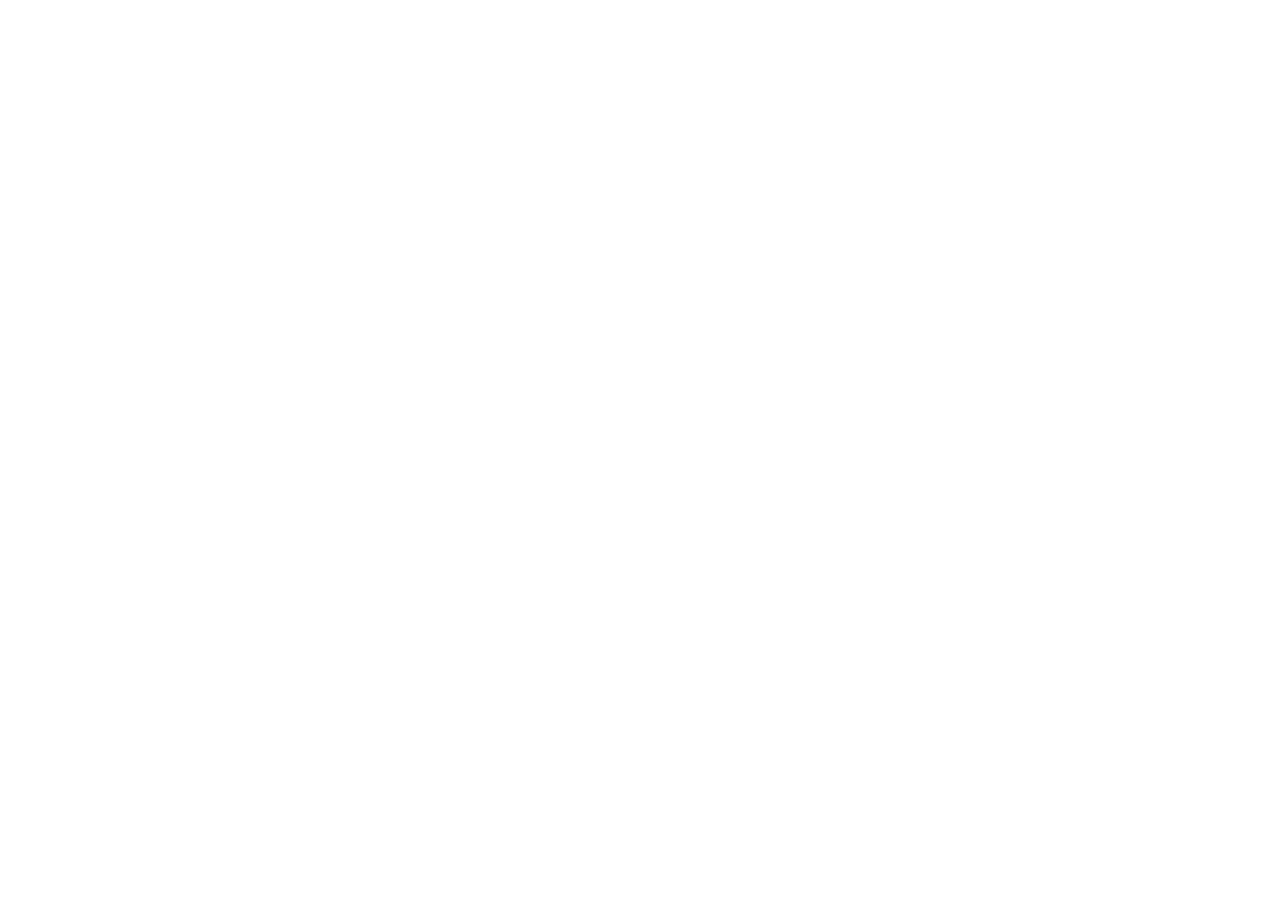
==== index.html @ 251ba0fe "init project" ====
<!DOCTYPE html>
<html lang="en">
<head>
    <meta charset="UTF-8">
    <meta http-equiv="X-UA-Compatible" content="IE=edge">
    <meta name="viewport" content="width=device-width, initial-scale=1.0">
    <title>Document</title>
</head>
<body>
    
</body>
</html>
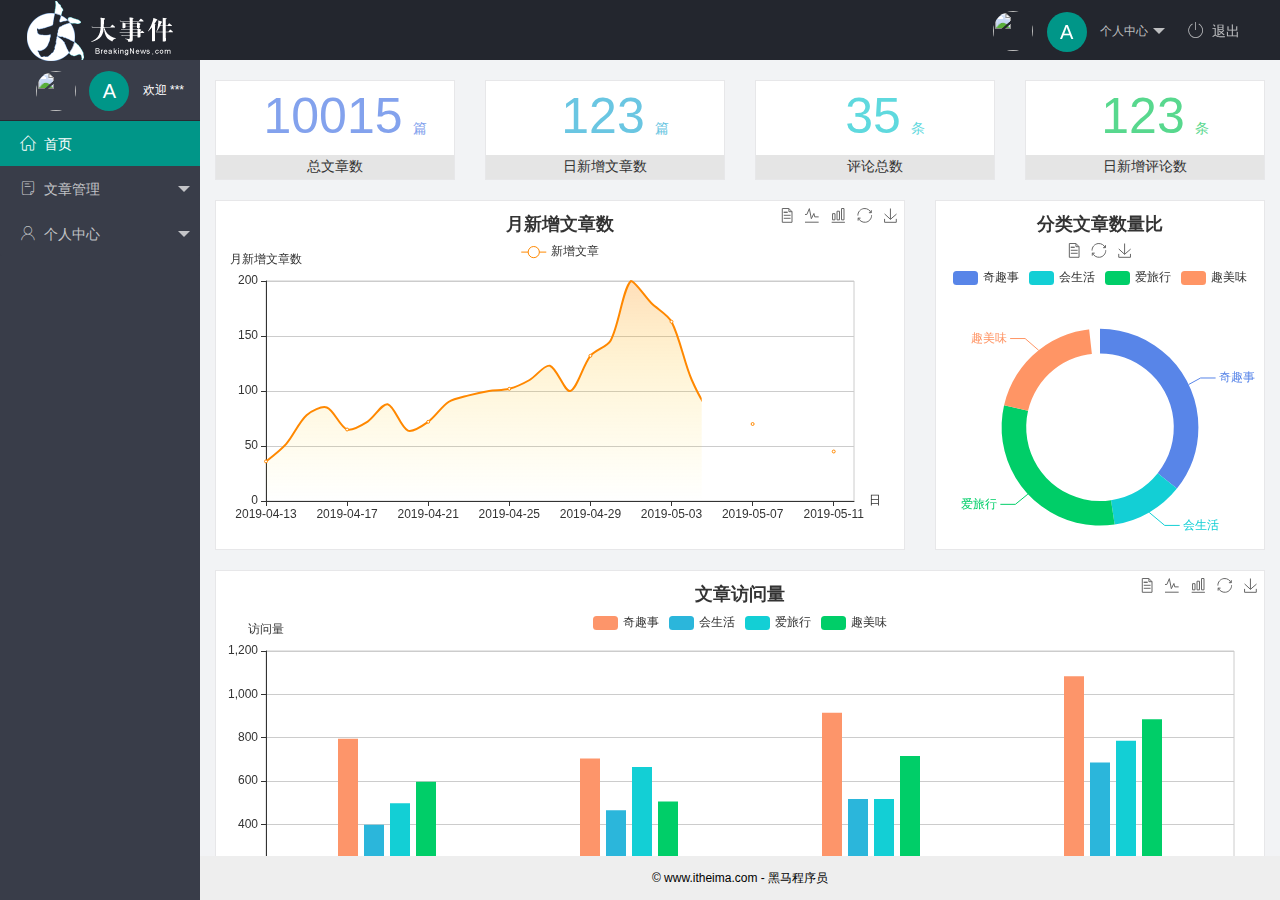
==== commit 276195ee: "完成了主页功能的开发" ====
--- a/index.html
+++ b/index.html
@@ -1,12 +1,95 @@
 <!DOCTYPE html>
 <html lang="en">
+
 <head>
     <meta charset="UTF-8">
     <meta http-equiv="X-UA-Compatible" content="IE=edge">
     <meta name="viewport" content="width=device-width, initial-scale=1.0">
     <title>Document</title>
+    <link rel="stylesheet" href="/assets/lib/layui/css/layui.css">
+    <link rel="stylesheet" href="/assets/css/index.css">
+    <link rel="stylesheet" href="/assets/fonts/iconfont.css">
 </head>
-<body>
-    
+
+<body class="layui-layout-body">
+    <div class="layui-layout layui-layout-admin">
+        <div class="layui-header">
+            <div class="layui-logo">
+                <img src="/assets/images/logo.png" alt="">
+            </div>
+            <!-- 头部区域 -->
+            <ul class="layui-nav layui-layout-right">
+                <li class="layui-nav-item">
+                    <a href="javascript:;" class="userinfo">
+                        <img src="http://t.cn/RCzsdCq" class="layui-nav-img">
+                        <span class="text-avatar">A</span> 个人中心
+                    </a>
+                    <dl class="layui-nav-child">
+                        <dd><a href="/user/user_info.html" target="fm">基本资料</a></dd>
+                        <dd><a href="/user/user_avatar.html" target="fm">更换头像</a></dd>
+                        <dd><a href="/user/user_pwd.html" target="fm">重置密码</a></dd>
+                    </dl>
+                </li>
+                <li class="layui-nav-item"><a href="javascript:;" id="btnLogout"><span
+                            class="iconfont icon-tuichu"></span>退出</a></li>
+            </ul>
+        </div>
+
+        <div class="layui-side layui-bg-black">
+            <div class="layui-side-scroll">
+                <div class="userinfo">
+                    <img src="http://t.cn/RCzsdCq" class="layui-nav-img">
+                    <span class="text-avatar">A</span>
+                    <span id="welcome">欢迎 ***</span>
+                </div>
+                <!-- 左侧导航区域（可配合layui已有的垂直导航） -->
+                <ul class="layui-nav layui-nav-tree" lay-shrink="all">
+                    <li class="layui-nav-item layui-this"><a href="/home/dashboard.html" target="fm"><span
+                                class="iconfont icon-home"></span>首页</a></li>
+                    <li class="layui-nav-item">
+                        <a href="javascript:;"><span class="iconfont icon-16"></span>文章管理</a>
+                        <dl class="layui-nav-child">
+                            <dd><a href="/article/art_cate.html" target="fm"><i
+                                        class="layui-icon layui-icon-app"></i>文章类别</a></dd>
+                            <dd id="article-list"><a href="/article/art_list.html" target="fm"><i
+                                        class="layui-icon layui-icon-app"></i>文章列表</a></dd>
+                            <dd id="article-pub"><a href="/article/art_pub.html" target="fm"><i
+                                        class="layui-icon layui-icon-app"></i>发布文章</a></dd>
+                        </dl>
+                    </li>
+                    <li class="layui-nav-item">
+                        <a href="javascript:;"><span class="iconfont icon-user"></span>个人中心</a>
+                        <dl class="layui-nav-child">
+                            <dd><a href="/user/user_info.html" target="fm"><i
+                                        class="layui-icon layui-icon-app"></i>基本资料</a></dd>
+                            <dd><a href="/user/user_avatar.html" target="fm"><i
+                                        class="layui-icon layui-icon-app"></i>更换头像</a></dd>
+                            <dd><a href="/user/user_pwd.html" target="fm"><i
+                                        class="layui-icon layui-icon-app"></i>重置密码</a></dd>
+                        </dl>
+                    </li>
+                </ul>
+            </div>
+        </div>
+
+        <div class="layui-body">
+            <!-- 内容主体区域 -->
+            <iframe name="fm" src="/home/dashboard.html" frameborder="0"></iframe>
+        </div>
+
+        <div class="layui-footer">
+            <!-- 底部固定区域 -->
+            © www.itheima.com - 黑马程序员
+        </div>
+    </div>
+    <!-- 导入 layui 的 js文件 -->
+    <script src="/assets/lib/layui/layui.all.js"></script>
+    <!-- 导入 jQuery -->
+    <script src="/assets/lib/jquery.js"></script>
+    <!-- 导入 baseAPI 补充路径 -->
+    <script src="/assets/js/baseAPI.js"></script>
+    <!-- 导入自己的 js 文件 -->
+    <script src="/assets/js/index.js"></script>
 </body>
+
 </html>--- a/assets/lib/layui/css/layui.css
+++ b/assets/lib/layui/css/layui.css
@@ -0,0 +1,2 @@
+/** layui-v2.5.5 MIT License By https://www.layui.com */
+ .layui-inline,img{display:inline-block;vertical-align:middle}h1,h2,h3,h4,h5,h6{font-weight:400}.layui-edge,.layui-header,.layui-inline,.layui-main{position:relative}.layui-body,.layui-edge,.layui-elip{overflow:hidden}.layui-btn,.layui-edge,.layui-inline,img{vertical-align:middle}.layui-btn,.layui-disabled,.layui-icon,.layui-unselect{-moz-user-select:none;-webkit-user-select:none;-ms-user-select:none}.layui-elip,.layui-form-checkbox span,.layui-form-pane .layui-form-label{text-overflow:ellipsis;white-space:nowrap}.layui-breadcrumb,.layui-tree-btnGroup{visibility:hidden}blockquote,body,button,dd,div,dl,dt,form,h1,h2,h3,h4,h5,h6,input,li,ol,p,pre,td,textarea,th,ul{margin:0;padding:0;-webkit-tap-highlight-color:rgba(0,0,0,0)}a:active,a:hover{outline:0}img{border:none}li{list-style:none}table{border-collapse:collapse;border-spacing:0}h4,h5,h6{font-size:100%}button,input,optgroup,option,select,textarea{font-family:inherit;font-size:inherit;font-style:inherit;font-weight:inherit;outline:0}pre{white-space:pre-wrap;white-space:-moz-pre-wrap;white-space:-pre-wrap;white-space:-o-pre-wrap;word-wrap:break-word}body{line-height:24px;font:14px Helvetica Neue,Helvetica,PingFang SC,Tahoma,Arial,sans-serif}hr{height:1px;margin:10px 0;border:0;clear:both}a{color:#333;text-decoration:none}a:hover{color:#777}a cite{font-style:normal;*cursor:pointer}.layui-border-box,.layui-border-box *{box-sizing:border-box}.layui-box,.layui-box *{box-sizing:content-box}.layui-clear{clear:both;*zoom:1}.layui-clear:after{content:'\20';clear:both;*zoom:1;display:block;height:0}.layui-inline{*display:inline;*zoom:1}.layui-edge{display:inline-block;width:0;height:0;border-width:6px;border-style:dashed;border-color:transparent}.layui-edge-top{top:-4px;border-bottom-color:#999;border-bottom-style:solid}.layui-edge-right{border-left-color:#999;border-left-style:solid}.layui-edge-bottom{top:2px;border-top-color:#999;border-top-style:solid}.layui-edge-left{border-right-color:#999;border-right-style:solid}.layui-disabled,.layui-disabled:hover{color:#d2d2d2!important;cursor:not-allowed!important}.layui-circle{border-radius:100%}.layui-show{display:block!important}.layui-hide{display:none!important}@font-face{font-family:layui-icon;src:url(../font/iconfont.eot?v=250);src:url(../font/iconfont.eot?v=250#iefix) format('embedded-opentype'),url(../font/iconfont.woff2?v=250) format('woff2'),url(../font/iconfont.woff?v=250) format('woff'),url(../font/iconfont.ttf?v=250) format('truetype'),url(../font/iconfont.svg?v=250#layui-icon) format('svg')}.layui-icon{font-family:layui-icon!important;font-size:16px;font-style:normal;-webkit-font-smoothing:antialiased;-moz-osx-font-smoothing:grayscale}.layui-icon-reply-fill:before{content:"\e611"}.layui-icon-set-fill:before{content:"\e614"}.layui-icon-menu-fill:before{content:"\e60f"}.layui-icon-search:before{content:"\e615"}.layui-icon-share:before{content:"\e641"}.layui-icon-set-sm:before{content:"\e620"}.layui-icon-engine:before{content:"\e628"}.layui-icon-close:before{content:"\1006"}.layui-icon-close-fill:before{content:"\1007"}.layui-icon-chart-screen:before{content:"\e629"}.layui-icon-star:before{content:"\e600"}.layui-icon-circle-dot:before{content:"\e617"}.layui-icon-chat:before{content:"\e606"}.layui-icon-release:before{content:"\e609"}.layui-icon-list:before{content:"\e60a"}.layui-icon-chart:before{content:"\e62c"}.layui-icon-ok-circle:before{content:"\1005"}.layui-icon-layim-theme:before{content:"\e61b"}.layui-icon-table:before{content:"\e62d"}.layui-icon-right:before{content:"\e602"}.layui-icon-left:before{content:"\e603"}.layui-icon-cart-simple:before{content:"\e698"}.layui-icon-face-cry:before{content:"\e69c"}.layui-icon-face-smile:before{content:"\e6af"}.layui-icon-survey:before{content:"\e6b2"}.layui-icon-tree:before{content:"\e62e"}.layui-icon-upload-circle:before{content:"\e62f"}.layui-icon-add-circle:before{content:"\e61f"}.layui-icon-download-circle:before{content:"\e601"}.layui-icon-templeate-1:before{content:"\e630"}.layui-icon-util:before{content:"\e631"}.layui-icon-face-surprised:before{content:"\e664"}.layui-icon-edit:before{content:"\e642"}.layui-icon-speaker:before{content:"\e645"}.layui-icon-down:before{content:"\e61a"}.layui-icon-file:before{content:"\e621"}.layui-icon-layouts:before{content:"\e632"}.layui-icon-rate-half:before{content:"\e6c9"}.layui-icon-add-circle-fine:before{content:"\e608"}.layui-icon-prev-circle:before{content:"\e633"}.layui-icon-read:before{content:"\e705"}.layui-icon-404:before{content:"\e61c"}.layui-icon-carousel:before{content:"\e634"}.layui-icon-help:before{content:"\e607"}.layui-icon-code-circle:before{content:"\e635"}.layui-icon-water:before{content:"\e636"}.layui-icon-username:before{content:"\e66f"}.layui-icon-find-fill:before{content:"\e670"}.layui-icon-about:before{content:"\e60b"}.layui-icon-location:before{content:"\e715"}.layui-icon-up:before{content:"\e619"}.layui-icon-pause:before{content:"\e651"}.layui-icon-date:before{content:"\e637"}.layui-icon-layim-uploadfile:before{content:"\e61d"}.layui-icon-delete:before{content:"\e640"}.layui-icon-play:before{content:"\e652"}.layui-icon-top:before{content:"\e604"}.layui-icon-friends:before{content:"\e612"}.layui-icon-refresh-3:before{content:"\e9aa"}.layui-icon-ok:before{content:"\e605"}.layui-icon-layer:before{content:"\e638"}.layui-icon-face-smile-fine:before{content:"\e60c"}.layui-icon-dollar:before{content:"\e659"}.layui-icon-group:before{content:"\e613"}.layui-icon-layim-download:before{content:"\e61e"}.layui-icon-picture-fine:before{content:"\e60d"}.layui-icon-link:before{content:"\e64c"}.layui-icon-diamond:before{content:"\e735"}.layui-icon-log:before{content:"\e60e"}.layui-icon-rate-solid:before{content:"\e67a"}.layui-icon-fonts-del:before{content:"\e64f"}.layui-icon-unlink:before{content:"\e64d"}.layui-icon-fonts-clear:before{content:"\e639"}.layui-icon-triangle-r:before{content:"\e623"}.layui-icon-circle:before{content:"\e63f"}.layui-icon-radio:before{content:"\e643"}.layui-icon-align-center:before{content:"\e647"}.layui-icon-align-right:before{content:"\e648"}.layui-icon-align-left:before{content:"\e649"}.layui-icon-loading-1:before{content:"\e63e"}.layui-icon-return:before{content:"\e65c"}.layui-icon-fonts-strong:before{content:"\e62b"}.layui-icon-upload:before{content:"\e67c"}.layui-icon-dialogue:before{content:"\e63a"}.layui-icon-video:before{content:"\e6ed"}.layui-icon-headset:before{content:"\e6fc"}.layui-icon-cellphone-fine:before{content:"\e63b"}.layui-icon-add-1:before{content:"\e654"}.layui-icon-face-smile-b:before{content:"\e650"}.layui-icon-fonts-html:before{content:"\e64b"}.layui-icon-form:before{content:"\e63c"}.layui-icon-cart:before{content:"\e657"}.layui-icon-camera-fill:before{content:"\e65d"}.layui-icon-tabs:before{content:"\e62a"}.layui-icon-fonts-code:before{content:"\e64e"}.layui-icon-fire:before{content:"\e756"}.layui-icon-set:before{content:"\e716"}.layui-icon-fonts-u:before{content:"\e646"}.layui-icon-triangle-d:before{content:"\e625"}.layui-icon-tips:before{content:"\e702"}.layui-icon-picture:before{content:"\e64a"}.layui-icon-more-vertical:before{content:"\e671"}.layui-icon-flag:before{content:"\e66c"}.layui-icon-loading:before{content:"\e63d"}.layui-icon-fonts-i:before{content:"\e644"}.layui-icon-refresh-1:before{content:"\e666"}.layui-icon-rmb:before{content:"\e65e"}.layui-icon-home:before{content:"\e68e"}.layui-icon-user:before{content:"\e770"}.layui-icon-notice:before{content:"\e667"}.layui-icon-login-weibo:before{content:"\e675"}.layui-icon-voice:before{content:"\e688"}.layui-icon-upload-drag:before{content:"\e681"}.layui-icon-login-qq:before{content:"\e676"}.layui-icon-snowflake:before{content:"\e6b1"}.layui-icon-file-b:before{content:"\e655"}.layui-icon-template:before{content:"\e663"}.layui-icon-auz:before{content:"\e672"}.layui-icon-console:before{content:"\e665"}.layui-icon-app:before{content:"\e653"}.layui-icon-prev:before{content:"\e65a"}.layui-icon-website:before{content:"\e7ae"}.layui-icon-next:before{content:"\e65b"}.layui-icon-component:before{content:"\e857"}.layui-icon-more:before{content:"\e65f"}.layui-icon-login-wechat:before{content:"\e677"}.layui-icon-shrink-right:before{content:"\e668"}.layui-icon-spread-left:before{content:"\e66b"}.layui-icon-camera:before{content:"\e660"}.layui-icon-note:before{content:"\e66e"}.layui-icon-refresh:before{content:"\e669"}.layui-icon-female:before{content:"\e661"}.layui-icon-male:before{content:"\e662"}.layui-icon-password:before{content:"\e673"}.layui-icon-senior:before{content:"\e674"}.layui-icon-theme:before{content:"\e66a"}.layui-icon-tread:before{content:"\e6c5"}.layui-icon-praise:before{content:"\e6c6"}.layui-icon-star-fill:before{content:"\e658"}.layui-icon-rate:before{content:"\e67b"}.layui-icon-template-1:before{content:"\e656"}.layui-icon-vercode:before{content:"\e679"}.layui-icon-cellphone:before{content:"\e678"}.layui-icon-screen-full:before{content:"\e622"}.layui-icon-screen-restore:before{content:"\e758"}.layui-icon-cols:before{content:"\e610"}.layui-icon-export:before{content:"\e67d"}.layui-icon-print:before{content:"\e66d"}.layui-icon-slider:before{content:"\e714"}.layui-icon-addition:before{content:"\e624"}.layui-icon-subtraction:before{content:"\e67e"}.layui-icon-service:before{content:"\e626"}.layui-icon-transfer:before{content:"\e691"}.layui-main{width:1140px;margin:0 auto}.layui-header{z-index:1000;height:60px}.layui-header a:hover{transition:all .5s;-webkit-transition:all .5s}.layui-side{position:fixed;left:0;top:0;bottom:0;z-index:999;width:200px;overflow-x:hidden}.layui-side-scroll{position:relative;width:220px;height:100%;overflow-x:hidden}.layui-body{position:absolute;left:200px;right:0;top:0;bottom:0;z-index:998;width:auto;overflow-y:auto;box-sizing:border-box}.layui-layout-body{overflow:hidden}.layui-layout-admin .layui-header{background-color:#23262E}.layui-layout-admin .layui-side{top:60px;width:200px;overflow-x:hidden}.layui-layout-admin .layui-body{position:fixed;top:60px;bottom:44px}.layui-layout-admin .layui-main{width:auto;margin:0 15px}.layui-layout-admin .layui-footer{position:fixed;left:200px;right:0;bottom:0;height:44px;line-height:44px;padding:0 15px;background-color:#eee}.layui-layout-admin .layui-logo{position:absolute;left:0;top:0;width:200px;height:100%;line-height:60px;text-align:center;color:#009688;font-size:16px}.layui-layout-admin .layui-header .layui-nav{background:0 0}.layui-layout-left{position:absolute!important;left:200px;top:0}.layui-layout-right{position:absolute!important;right:0;top:0}.layui-container{position:relative;margin:0 auto;padding:0 15px;box-sizing:border-box}.layui-fluid{position:relative;margin:0 auto;padding:0 15px}.layui-row:after,.layui-row:before{content:'';display:block;clear:both}.layui-col-lg1,.layui-col-lg10,.layui-col-lg11,.layui-col-lg12,.layui-col-lg2,.layui-col-lg3,.layui-col-lg4,.layui-col-lg5,.layui-col-lg6,.layui-col-lg7,.layui-col-lg8,.layui-col-lg9,.layui-col-md1,.layui-col-md10,.layui-col-md11,.layui-col-md12,.layui-col-md2,.layui-col-md3,.layui-col-md4,.layui-col-md5,.layui-col-md6,.layui-col-md7,.layui-col-md8,.layui-col-md9,.layui-col-sm1,.layui-col-sm10,.layui-col-sm11,.layui-col-sm12,.layui-col-sm2,.layui-col-sm3,.layui-col-sm4,.layui-col-sm5,.layui-col-sm6,.layui-col-sm7,.layui-col-sm8,.layui-col-sm9,.layui-col-xs1,.layui-col-xs10,.layui-col-xs11,.layui-col-xs12,.layui-col-xs2,.layui-col-xs3,.layui-col-xs4,.layui-col-xs5,.layui-col-xs6,.layui-col-xs7,.layui-col-xs8,.layui-col-xs9{position:relative;display:block;box-sizing:border-box}.layui-col-xs1,.layui-col-xs10,.layui-col-xs11,.layui-col-xs12,.layui-col-xs2,.layui-col-xs3,.layui-col-xs4,.layui-col-xs5,.layui-col-xs6,.layui-col-xs7,.layui-col-xs8,.layui-col-xs9{float:left}.layui-col-xs1{width:8.33333333%}.layui-col-xs2{width:16.66666667%}.layui-col-xs3{width:25%}.layui-col-xs4{width:33.33333333%}.layui-col-xs5{width:41.66666667%}.layui-col-xs6{width:50%}.layui-col-xs7{width:58.33333333%}.layui-col-xs8{width:66.66666667%}.layui-col-xs9{width:75%}.layui-col-xs10{width:83.33333333%}.layui-col-xs11{width:91.66666667%}.layui-col-xs12{width:100%}.layui-col-xs-offset1{margin-left:8.33333333%}.layui-col-xs-offset2{margin-left:16.66666667%}.layui-col-xs-offset3{margin-left:25%}.layui-col-xs-offset4{margin-left:33.33333333%}.layui-col-xs-offset5{margin-left:41.66666667%}.layui-col-xs-offset6{margin-left:50%}.layui-col-xs-offset7{margin-left:58.33333333%}.layui-col-xs-offset8{margin-left:66.66666667%}.layui-col-xs-offset9{margin-left:75%}.layui-col-xs-offset10{margin-left:83.33333333%}.layui-col-xs-offset11{margin-left:91.66666667%}.layui-col-xs-offset12{margin-left:100%}@media screen and (max-width:768px){.layui-hide-xs{display:none!important}.layui-show-xs-block{display:block!important}.layui-show-xs-inline{display:inline!important}.layui-show-xs-inline-block{display:inline-block!important}}@media screen and (min-width:768px){.layui-container{width:750px}.layui-hide-sm{display:none!important}.layui-show-sm-block{display:block!important}.layui-show-sm-inline{display:inline!important}.layui-show-sm-inline-block{display:inline-block!important}.layui-col-sm1,.layui-col-sm10,.layui-col-sm11,.layui-col-sm12,.layui-col-sm2,.layui-col-sm3,.layui-col-sm4,.layui-col-sm5,.layui-col-sm6,.layui-col-sm7,.layui-col-sm8,.layui-col-sm9{float:left}.layui-col-sm1{width:8.33333333%}.layui-col-sm2{width:16.66666667%}.layui-col-sm3{width:25%}.layui-col-sm4{width:33.33333333%}.layui-col-sm5{width:41.66666667%}.layui-col-sm6{width:50%}.layui-col-sm7{width:58.33333333%}.layui-col-sm8{width:66.66666667%}.layui-col-sm9{width:75%}.layui-col-sm10{width:83.33333333%}.layui-col-sm11{width:91.66666667%}.layui-col-sm12{width:100%}.layui-col-sm-offset1{margin-left:8.33333333%}.layui-col-sm-offset2{margin-left:16.66666667%}.layui-col-sm-offset3{margin-left:25%}.layui-col-sm-offset4{margin-left:33.33333333%}.layui-col-sm-offset5{margin-left:41.66666667%}.layui-col-sm-offset6{margin-left:50%}.layui-col-sm-offset7{margin-left:58.33333333%}.layui-col-sm-offset8{margin-left:66.66666667%}.layui-col-sm-offset9{margin-left:75%}.layui-col-sm-offset10{margin-left:83.33333333%}.layui-col-sm-offset11{margin-left:91.66666667%}.layui-col-sm-offset12{margin-left:100%}}@media screen and (min-width:992px){.layui-container{width:970px}.layui-hide-md{display:none!important}.layui-show-md-block{display:block!important}.layui-show-md-inline{display:inline!important}.layui-show-md-inline-block{display:inline-block!important}.layui-col-md1,.layui-col-md10,.layui-col-md11,.layui-col-md12,.layui-col-md2,.layui-col-md3,.layui-col-md4,.layui-col-md5,.layui-col-md6,.layui-col-md7,.layui-col-md8,.layui-col-md9{float:left}.layui-col-md1{width:8.33333333%}.layui-col-md2{width:16.66666667%}.layui-col-md3{width:25%}.layui-col-md4{width:33.33333333%}.layui-col-md5{width:41.66666667%}.layui-col-md6{width:50%}.layui-col-md7{width:58.33333333%}.layui-col-md8{width:66.66666667%}.layui-col-md9{width:75%}.layui-col-md10{width:83.33333333%}.layui-col-md11{width:91.66666667%}.layui-col-md12{width:100%}.layui-col-md-offset1{margin-left:8.33333333%}.layui-col-md-offset2{margin-left:16.66666667%}.layui-col-md-offset3{margin-left:25%}.layui-col-md-offset4{margin-left:33.33333333%}.layui-col-md-offset5{margin-left:41.66666667%}.layui-col-md-offset6{margin-left:50%}.layui-col-md-offset7{margin-left:58.33333333%}.layui-col-md-offset8{margin-left:66.66666667%}.layui-col-md-offset9{margin-left:75%}.layui-col-md-offset10{margin-left:83.33333333%}.layui-col-md-offset11{margin-left:91.66666667%}.layui-col-md-offset12{margin-left:100%}}@media screen and (min-width:1200px){.layui-container{width:1170px}.layui-hide-lg{display:none!important}.layui-show-lg-block{display:block!important}.layui-show-lg-inline{display:inline!important}.layui-show-lg-inline-block{display:inline-block!important}.layui-col-lg1,.layui-col-lg10,.layui-col-lg11,.layui-col-lg12,.layui-col-lg2,.layui-col-lg3,.layui-col-lg4,.layui-col-lg5,.layui-col-lg6,.layui-col-lg7,.layui-col-lg8,.layui-col-lg9{float:left}.layui-col-lg1{width:8.33333333%}.layui-col-lg2{width:16.66666667%}.layui-col-lg3{width:25%}.layui-col-lg4{width:33.33333333%}.layui-col-lg5{width:41.66666667%}.layui-col-lg6{width:50%}.layui-col-lg7{width:58.33333333%}.layui-col-lg8{width:66.66666667%}.layui-col-lg9{width:75%}.layui-col-lg10{width:83.33333333%}.layui-col-lg11{width:91.66666667%}.layui-col-lg12{width:100%}.layui-col-lg-offset1{margin-left:8.33333333%}.layui-col-lg-offset2{margin-left:16.66666667%}.layui-col-lg-offset3{margin-left:25%}.layui-col-lg-offset4{margin-left:33.33333333%}.layui-col-lg-offset5{margin-left:41.66666667%}.layui-col-lg-offset6{margin-left:50%}.layui-col-lg-offset7{margin-left:58.33333333%}.layui-col-lg-offset8{margin-left:66.66666667%}.layui-col-lg-offset9{margin-left:75%}.layui-col-lg-offset10{margin-left:83.33333333%}.layui-col-lg-offset11{margin-left:91.66666667%}.layui-col-lg-offset12{margin-left:100%}}.layui-col-space1{margin:-.5px}.layui-col-space1>*{padding:.5px}.layui-col-space3{margin:-1.5px}.layui-col-space3>*{padding:1.5px}.layui-col-space5{margin:-2.5px}.layui-col-space5>*{padding:2.5px}.layui-col-space8{margin:-3.5px}.layui-col-space8>*{padding:3.5px}.layui-col-space10{margin:-5px}.layui-col-space10>*{padding:5px}.layui-col-space12{margin:-6px}.layui-col-space12>*{padding:6px}.layui-col-space15{margin:-7.5px}.layui-col-space15>*{padding:7.5px}.layui-col-space18{margin:-9px}.layui-col-space18>*{padding:9px}.layui-col-space20{margin:-10px}.layui-col-space20>*{padding:10px}.layui-col-space22{margin:-11px}.layui-col-space22>*{padding:11px}.layui-col-space25{margin:-12.5px}.layui-col-space25>*{padding:12.5px}.layui-col-space30{margin:-15px}.layui-col-space30>*{padding:15px}.layui-btn,.layui-input,.layui-select,.layui-textarea,.layui-upload-button{outline:0;-webkit-appearance:none;transition:all .3s;-webkit-transition:all .3s;box-sizing:border-box}.layui-elem-quote{margin-bottom:10px;padding:15px;line-height:22px;border-left:5px solid #009688;border-radius:0 2px 2px 0;background-color:#f2f2f2}.layui-quote-nm{border-style:solid;border-width:1px 1px 1px 5px;background:0 0}.layui-elem-field{margin-bottom:10px;padding:0;border-width:1px;border-style:solid}.layui-elem-field legend{margin-left:20px;padding:0 10px;font-size:20px;font-weight:300}.layui-field-title{margin:10px 0 20px;border-width:1px 0 0}.layui-field-box{padding:10px 15px}.layui-field-title .layui-field-box{padding:10px 0}.layui-progress{position:relative;height:6px;border-radius:20px;background-color:#e2e2e2}.layui-progress-bar{position:absolute;left:0;top:0;width:0;max-width:100%;height:6px;border-radius:20px;text-align:right;background-color:#5FB878;transition:all .3s;-webkit-transition:all .3s}.layui-progress-big,.layui-progress-big .layui-progress-bar{height:18px;line-height:18px}.layui-progress-text{position:relative;top:-20px;line-height:18px;font-size:12px;color:#666}.layui-progress-big .layui-progress-text{position:static;padding:0 10px;color:#fff}.layui-collapse{border-width:1px;border-style:solid;border-radius:2px}.layui-colla-content,.layui-colla-item{border-top-width:1px;border-top-style:solid}.layui-colla-item:first-child{border-top:none}.layui-colla-title{position:relative;height:42px;line-height:42px;padding:0 15px 0 35px;color:#333;background-color:#f2f2f2;cursor:pointer;font-size:14px;overflow:hidden}.layui-colla-content{display:none;padding:10px 15px;line-height:22px;color:#666}.layui-colla-icon{position:absolute;left:15px;top:0;font-size:14px}.layui-card{margin-bottom:15px;border-radius:2px;background-color:#fff;box-shadow:0 1px 2px 0 rgba(0,0,0,.05)}.layui-card:last-child{margin-bottom:0}.layui-card-header{position:relative;height:42px;line-height:42px;padding:0 15px;border-bottom:1px solid #f6f6f6;color:#333;border-radius:2px 2px 0 0;font-size:14px}.layui-bg-black,.layui-bg-blue,.layui-bg-cyan,.layui-bg-green,.layui-bg-orange,.layui-bg-red{color:#fff!important}.layui-card-body{position:relative;padding:10px 15px;line-height:24px}.layui-card-body[pad15]{padding:15px}.layui-card-body[pad20]{padding:20px}.layui-card-body .layui-table{margin:5px 0}.layui-card .layui-tab{margin:0}.layui-panel-window{position:relative;padding:15px;border-radius:0;border-top:5px solid #E6E6E6;background-color:#fff}.layui-auxiliar-moving{position:fixed;left:0;right:0;top:0;bottom:0;width:100%;height:100%;background:0 0;z-index:9999999999}.layui-form-label,.layui-form-mid,.layui-form-select,.layui-input-block,.layui-input-inline,.layui-textarea{position:relative}.layui-bg-red{background-color:#FF5722!important}.layui-bg-orange{background-color:#FFB800!important}.layui-bg-green{background-color:#009688!important}.layui-bg-cyan{background-color:#2F4056!important}.layui-bg-blue{background-color:#1E9FFF!important}.layui-bg-black{background-color:#393D49!important}.layui-bg-gray{background-color:#eee!important;color:#666!important}.layui-badge-rim,.layui-colla-content,.layui-colla-item,.layui-collapse,.layui-elem-field,.layui-form-pane .layui-form-item[pane],.layui-form-pane .layui-form-label,.layui-input,.layui-layedit,.layui-layedit-tool,.layui-quote-nm,.layui-select,.layui-tab-bar,.layui-tab-card,.layui-tab-title,.layui-tab-title .layui-this:after,.layui-textarea{border-color:#e6e6e6}.layui-timeline-item:before,hr{background-color:#e6e6e6}.layui-text{line-height:22px;font-size:14px;color:#666}.layui-text h1,.layui-text h2,.layui-text h3{font-weight:500;color:#333}.layui-text h1{font-size:30px}.layui-text h2{font-size:24px}.layui-text h3{font-size:18px}.layui-text a:not(.layui-btn){color:#01AAED}.layui-text a:not(.layui-btn):hover{text-decoration:underline}.layui-text ul{padding:5px 0 5px 15px}.layui-text ul li{margin-top:5px;list-style-type:disc}.layui-text em,.layui-word-aux{color:#999!important;padding:0 5px!important}.layui-btn{display:inline-block;height:38px;line-height:38px;padding:0 18px;background-color:#009688;color:#fff;white-space:nowrap;text-align:center;font-size:14px;border:none;border-radius:2px;cursor:pointer}.layui-btn:hover{opacity:.8;filter:alpha(opacity=80);color:#fff}.layui-btn:active{opacity:1;filter:alpha(opacity=100)}.layui-btn+.layui-btn{margin-left:10px}.layui-btn-container{font-size:0}.layui-btn-container .layui-btn{margin-right:10px;margin-bottom:10px}.layui-btn-container .layui-btn+.layui-btn{margin-left:0}.layui-table .layui-btn-container .layui-btn{margin-bottom:9px}.layui-btn-radius{border-radius:100px}.layui-btn .layui-icon{margin-right:3px;font-size:18px;vertical-align:bottom;vertical-align:middle\9}.layui-btn-primary{border:1px solid #C9C9C9;background-color:#fff;color:#555}.layui-btn-primary:hover{border-color:#009688;color:#333}.layui-btn-normal{background-color:#1E9FFF}.layui-btn-warm{background-color:#FFB800}.layui-btn-danger{background-color:#FF5722}.layui-btn-checked{background-color:#5FB878}.layui-btn-disabled,.layui-btn-disabled:active,.layui-btn-disabled:hover{border:1px solid #e6e6e6;background-color:#FBFBFB;color:#C9C9C9;cursor:not-allowed;opacity:1}.layui-btn-lg{height:44px;line-height:44px;padding:0 25px;font-size:16px}.layui-btn-sm{height:30px;line-height:30px;padding:0 10px;font-size:12px}.layui-btn-sm i{font-size:16px!important}.layui-btn-xs{height:22px;line-height:22px;padding:0 5px;font-size:12px}.layui-btn-xs i{font-size:14px!important}.layui-btn-group{display:inline-block;vertical-align:middle;font-size:0}.layui-btn-group .layui-btn{margin-left:0!important;margin-right:0!important;border-left:1px solid rgba(255,255,255,.5);border-radius:0}.layui-btn-group .layui-btn-primary{border-left:none}.layui-btn-group .layui-btn-primary:hover{border-color:#C9C9C9;color:#009688}.layui-btn-group .layui-btn:first-child{border-left:none;border-radius:2px 0 0 2px}.layui-btn-group .layui-btn-primary:first-child{border-left:1px solid #c9c9c9}.layui-btn-group .layui-btn:last-child{border-radius:0 2px 2px 0}.layui-btn-group .layui-btn+.layui-btn{margin-left:0}.layui-btn-group+.layui-btn-group{margin-left:10px}.layui-btn-fluid{width:100%}.layui-input,.layui-select,.layui-textarea{height:38px;line-height:1.3;line-height:38px\9;border-width:1px;border-style:solid;background-color:#fff;border-radius:2px}.layui-input::-webkit-input-placeholder,.layui-select::-webkit-input-placeholder,.layui-textarea::-webkit-input-placeholder{line-height:1.3}.layui-input,.layui-textarea{display:block;width:100%;padding-left:10px}.layui-input:hover,.layui-textarea:hover{border-color:#D2D2D2!important}.layui-input:focus,.layui-textarea:focus{border-color:#C9C9C9!important}.layui-textarea{min-height:100px;height:auto;line-height:20px;padding:6px 10px;resize:vertical}.layui-select{padding:0 10px}.layui-form input[type=checkbox],.layui-form input[type=radio],.layui-form select{display:none}.layui-form [lay-ignore]{display:initial}.layui-form-item{margin-bottom:15px;clear:both;*zoom:1}.layui-form-item:after{content:'\20';clear:both;*zoom:1;display:block;height:0}.layui-form-label{float:left;display:block;padding:9px 15px;width:80px;font-weight:400;line-height:20px;text-align:right}.layui-form-label-col{display:block;float:none;padding:9px 0;line-height:20px;text-align:left}.layui-form-item .layui-inline{margin-bottom:5px;margin-right:10px}.layui-input-block{margin-left:110px;min-height:36px}.layui-input-inline{display:inline-block;vertical-align:middle}.layui-form-item .layui-input-inline{float:left;width:190px;margin-right:10px}.layui-form-text .layui-input-inline{width:auto}.layui-form-mid{float:left;display:block;padding:9px 0!important;line-height:20px;margin-right:10px}.layui-form-danger+.layui-form-select .layui-input,.layui-form-danger:focus{border-color:#FF5722!important}.layui-form-select .layui-input{padding-right:30px;cursor:pointer}.layui-form-select .layui-edge{position:absolute;right:10px;top:50%;margin-top:-3px;cursor:pointer;border-width:6px;border-top-color:#c2c2c2;border-top-style:solid;transition:all .3s;-webkit-transition:all .3s}.layui-form-select dl{display:none;position:absolute;left:0;top:42px;padding:5px 0;z-index:899;min-width:100%;border:1px solid #d2d2d2;max-height:300px;overflow-y:auto;background-color:#fff;border-radius:2px;box-shadow:0 2px 4px rgba(0,0,0,.12);box-sizing:border-box}.layui-form-select dl dd,.layui-form-select dl dt{padding:0 10px;line-height:36px;white-space:nowrap;overflow:hidden;text-overflow:ellipsis}.layui-form-select dl dt{font-size:12px;color:#999}.layui-form-select dl dd{cursor:pointer}.layui-form-select dl dd:hover{background-color:#f2f2f2;-webkit-transition:.5s all;transition:.5s all}.layui-form-select .layui-select-group dd{padding-left:20px}.layui-form-select dl dd.layui-select-tips{padding-left:10px!important;color:#999}.layui-form-select dl dd.layui-this{background-color:#5FB878;color:#fff}.layui-form-checkbox,.layui-form-select dl dd.layui-disabled{background-color:#fff}.layui-form-selected dl{display:block}.layui-form-checkbox,.layui-form-checkbox *,.layui-form-switch{display:inline-block;vertical-align:middle}.layui-form-selected .layui-edge{margin-top:-9px;-webkit-transform:rotate(180deg);transform:rotate(180deg);margin-top:-3px\9}:root .layui-form-selected .layui-edge{margin-top:-9px\0/IE9}.layui-form-selectup dl{top:auto;bottom:42px}.layui-select-none{margin:5px 0;text-align:center;color:#999}.layui-select-disabled .layui-disabled{border-color:#eee!important}.layui-select-disabled .layui-edge{border-top-color:#d2d2d2}.layui-form-checkbox{position:relative;height:30px;line-height:30px;margin-right:10px;padding-right:30px;cursor:pointer;font-size:0;-webkit-transition:.1s linear;transition:.1s linear;box-sizing:border-box}.layui-form-checkbox span{padding:0 10px;height:100%;font-size:14px;border-radius:2px 0 0 2px;background-color:#d2d2d2;color:#fff;overflow:hidden}.layui-form-checkbox:hover span{background-color:#c2c2c2}.layui-form-checkbox i{position:absolute;right:0;top:0;width:30px;height:28px;border:1px solid #d2d2d2;border-left:none;border-radius:0 2px 2px 0;color:#fff;font-size:20px;text-align:center}.layui-form-checkbox:hover i{border-color:#c2c2c2;color:#c2c2c2}.layui-form-checked,.layui-form-checked:hover{border-color:#5FB878}.layui-form-checked span,.layui-form-checked:hover span{background-color:#5FB878}.layui-form-checked i,.layui-form-checked:hover i{color:#5FB878}.layui-form-item .layui-form-checkbox{margin-top:4px}.layui-form-checkbox[lay-skin=primary]{height:auto!important;line-height:normal!important;min-width:18px;min-height:18px;border:none!important;margin-right:0;padding-left:28px;padding-right:0;background:0 0}.layui-form-checkbox[lay-skin=primary] span{padding-left:0;padding-right:15px;line-height:18px;background:0 0;color:#666}.layui-form-checkbox[lay-skin=primary] i{right:auto;left:0;width:16px;height:16px;line-height:16px;border:1px solid #d2d2d2;font-size:12px;border-radius:2px;background-color:#fff;-webkit-transition:.1s linear;transition:.1s linear}.layui-form-checkbox[lay-skin=primary]:hover i{border-color:#5FB878;color:#fff}.layui-form-checked[lay-skin=primary] i{border-color:#5FB878!important;background-color:#5FB878;color:#fff}.layui-checkbox-disbaled[lay-skin=primary] span{background:0 0!important;color:#c2c2c2}.layui-checkbox-disbaled[lay-skin=primary]:hover i{border-color:#d2d2d2}.layui-form-item .layui-form-checkbox[lay-skin=primary]{margin-top:10px}.layui-form-switch{position:relative;height:22px;line-height:22px;min-width:35px;padding:0 5px;margin-top:8px;border:1px solid #d2d2d2;border-radius:20px;cursor:pointer;background-color:#fff;-webkit-transition:.1s linear;transition:.1s linear}.layui-form-switch i{position:absolute;left:5px;top:3px;width:16px;height:16px;border-radius:20px;background-color:#d2d2d2;-webkit-transition:.1s linear;transition:.1s linear}.layui-form-switch em{position:relative;top:0;width:25px;margin-left:21px;padding:0!important;text-align:center!important;color:#999!important;font-style:normal!important;font-size:12px}.layui-form-onswitch{border-color:#5FB878;background-color:#5FB878}.layui-checkbox-disbaled,.layui-checkbox-disbaled i{border-color:#e2e2e2!important}.layui-form-onswitch i{left:100%;margin-left:-21px;background-color:#fff}.layui-form-onswitch em{margin-left:5px;margin-right:21px;color:#fff!important}.layui-checkbox-disbaled span{background-color:#e2e2e2!important}.layui-checkbox-disbaled:hover i{color:#fff!important}[lay-radio]{display:none}.layui-form-radio,.layui-form-radio *{display:inline-block;vertical-align:middle}.layui-form-radio{line-height:28px;margin:6px 10px 0 0;padding-right:10px;cursor:pointer;font-size:0}.layui-form-radio *{font-size:14px}.layui-form-radio>i{margin-right:8px;font-size:22px;color:#c2c2c2}.layui-form-radio>i:hover,.layui-form-radioed>i{color:#5FB878}.layui-radio-disbaled>i{color:#e2e2e2!important}.layui-form-pane .layui-form-label{width:110px;padding:8px 15px;height:38px;line-height:20px;border-width:1px;border-style:solid;border-radius:2px 0 0 2px;text-align:center;background-color:#FBFBFB;overflow:hidden;box-sizing:border-box}.layui-form-pane .layui-input-inline{margin-left:-1px}.layui-form-pane .layui-input-block{margin-left:110px;left:-1px}.layui-form-pane .layui-input{border-radius:0 2px 2px 0}.layui-form-pane .layui-form-text .layui-form-label{float:none;width:100%;border-radius:2px;box-sizing:border-box;text-align:left}.layui-form-pane .layui-form-text .layui-input-inline{display:block;margin:0;top:-1px;clear:both}.layui-form-pane .layui-form-text .layui-input-block{margin:0;left:0;top:-1px}.layui-form-pane .layui-form-text .layui-textarea{min-height:100px;border-radius:0 0 2px 2px}.layui-form-pane .layui-form-checkbox{margin:4px 0 4px 10px}.layui-form-pane .layui-form-radio,.layui-form-pane .layui-form-switch{margin-top:6px;margin-left:10px}.layui-form-pane .layui-form-item[pane]{position:relative;border-width:1px;border-style:solid}.layui-form-pane .layui-form-item[pane] .layui-form-label{position:absolute;left:0;top:0;height:100%;border-width:0 1px 0 0}.layui-form-pane .layui-form-item[pane] .layui-input-inline{margin-left:110px}@media screen and (max-width:450px){.layui-form-item .layui-form-label{text-overflow:ellipsis;overflow:hidden;white-space:nowrap}.layui-form-item .layui-inline{display:block;margin-right:0;margin-bottom:20px;clear:both}.layui-form-item .layui-inline:after{content:'\20';clear:both;display:block;height:0}.layui-form-item .layui-input-inline{display:block;float:none;left:-3px;width:auto;margin:0 0 10px 112px}.layui-form-item .layui-input-inline+.layui-form-mid{margin-left:110px;top:-5px;padding:0}.layui-form-item .layui-form-checkbox{margin-right:5px;margin-bottom:5px}}.layui-layedit{border-width:1px;border-style:solid;border-radius:2px}.layui-layedit-tool{padding:3px 5px;border-bottom-width:1px;border-bottom-style:solid;font-size:0}.layedit-tool-fixed{position:fixed;top:0;border-top:1px solid #e2e2e2}.layui-layedit-tool .layedit-tool-mid,.layui-layedit-tool .layui-icon{display:inline-block;vertical-align:middle;text-align:center;font-size:14px}.layui-layedit-tool .layui-icon{position:relative;width:32px;height:30px;line-height:30px;margin:3px 5px;color:#777;cursor:pointer;border-radius:2px}.layui-layedit-tool .layui-icon:hover{color:#393D49}.layui-layedit-tool .layui-icon:active{color:#000}.layui-layedit-tool .layedit-tool-active{background-color:#e2e2e2;color:#000}.layui-layedit-tool .layui-disabled,.layui-layedit-tool .layui-disabled:hover{color:#d2d2d2;cursor:not-allowed}.layui-layedit-tool .layedit-tool-mid{width:1px;height:18px;margin:0 10px;background-color:#d2d2d2}.layedit-tool-html{width:50px!important;font-size:30px!important}.layedit-tool-b,.layedit-tool-code,.layedit-tool-help{font-size:16px!important}.layedit-tool-d,.layedit-tool-face,.layedit-tool-image,.layedit-tool-unlink{font-size:18px!important}.layedit-tool-image input{position:absolute;font-size:0;left:0;top:0;width:100%;height:100%;opacity:.01;filter:Alpha(opacity=1);cursor:pointer}.layui-layedit-iframe iframe{display:block;width:100%}#LAY_layedit_code{overflow:hidden}.layui-laypage{display:inline-block;*display:inline;*zoom:1;vertical-align:middle;margin:10px 0;font-size:0}.layui-laypage>a:first-child,.layui-laypage>a:first-child em{border-radius:2px 0 0 2px}.layui-laypage>a:last-child,.layui-laypage>a:last-child em{border-radius:0 2px 2px 0}.layui-laypage>:first-child{margin-left:0!important}.layui-laypage>:last-child{margin-right:0!important}.layui-laypage a,.layui-laypage button,.layui-laypage input,.layui-laypage select,.layui-laypage span{border:1px solid #e2e2e2}.layui-laypage a,.layui-laypage span{display:inline-block;*display:inline;*zoom:1;vertical-align:middle;padding:0 15px;height:28px;line-height:28px;margin:0 -1px 5px 0;background-color:#fff;color:#333;font-size:12px}.layui-flow-more a *,.layui-laypage input,.layui-table-view select[lay-ignore]{display:inline-block}.layui-laypage a:hover{color:#009688}.layui-laypage em{font-style:normal}.layui-laypage .layui-laypage-spr{color:#999;font-weight:700}.layui-laypage a{text-decoration:none}.layui-laypage .layui-laypage-curr{position:relative}.layui-laypage .layui-laypage-curr em{position:relative;color:#fff}.layui-laypage .layui-laypage-curr .layui-laypage-em{position:absolute;left:-1px;top:-1px;padding:1px;width:100%;height:100%;background-color:#009688}.layui-laypage-em{border-radius:2px}.layui-laypage-next em,.layui-laypage-prev em{font-family:Sim sun;font-size:16px}.layui-laypage .layui-laypage-count,.layui-laypage .layui-laypage-limits,.layui-laypage .layui-laypage-refresh,.layui-laypage .layui-laypage-skip{margin-left:10px;margin-right:10px;padding:0;border:none}.layui-laypage .layui-laypage-limits,.layui-laypage .layui-laypage-refresh{vertical-align:top}.layui-laypage .layui-laypage-refresh i{font-size:18px;cursor:pointer}.layui-laypage select{height:22px;padding:3px;border-radius:2px;cursor:pointer}.layui-laypage .layui-laypage-skip{height:30px;line-height:30px;color:#999}.layui-laypage button,.layui-laypage input{height:30px;line-height:30px;border-radius:2px;vertical-align:top;background-color:#fff;box-sizing:border-box}.layui-laypage input{width:40px;margin:0 10px;padding:0 3px;text-align:center}.layui-laypage input:focus,.layui-laypage select:focus{border-color:#009688!important}.layui-laypage button{margin-left:10px;padding:0 10px;cursor:pointer}.layui-table,.layui-table-view{margin:10px 0}.layui-flow-more{margin:10px 0;text-align:center;color:#999;font-size:14px}.layui-flow-more a{height:32px;line-height:32px}.layui-flow-more a *{vertical-align:top}.layui-flow-more a cite{padding:0 20px;border-radius:3px;background-color:#eee;color:#333;font-style:normal}.layui-flow-more a cite:hover{opacity:.8}.layui-flow-more a i{font-size:30px;color:#737383}.layui-table{width:100%;background-color:#fff;color:#666}.layui-table tr{transition:all .3s;-webkit-transition:all .3s}.layui-table th{text-align:left;font-weight:400}.layui-table tbody tr:hover,.layui-table thead tr,.layui-table-click,.layui-table-header,.layui-table-hover,.layui-table-mend,.layui-table-patch,.layui-table-tool,.layui-table-total,.layui-table-total tr,.layui-table[lay-even] tr:nth-child(even){background-color:#f2f2f2}.layui-table td,.layui-table th,.layui-table-col-set,.layui-table-fixed-r,.layui-table-grid-down,.layui-table-header,.layui-table-page,.layui-table-tips-main,.layui-table-tool,.layui-table-total,.layui-table-view,.layui-table[lay-skin=line],.layui-table[lay-skin=row]{border-width:1px;border-style:solid;border-color:#e6e6e6}.layui-table td,.layui-table th{position:relative;padding:9px 15px;min-height:20px;line-height:20px;font-size:14px}.layui-table[lay-skin=line] td,.layui-table[lay-skin=line] th{border-width:0 0 1px}.layui-table[lay-skin=row] td,.layui-table[lay-skin=row] th{border-width:0 1px 0 0}.layui-table[lay-skin=nob] td,.layui-table[lay-skin=nob] th{border:none}.layui-table img{max-width:100px}.layui-table[lay-size=lg] td,.layui-table[lay-size=lg] th{padding:15px 30px}.layui-table-view .layui-table[lay-size=lg] .layui-table-cell{height:40px;line-height:40px}.layui-table[lay-size=sm] td,.layui-table[lay-size=sm] th{font-size:12px;padding:5px 10px}.layui-table-view .layui-table[lay-size=sm] .layui-table-cell{height:20px;line-height:20px}.layui-table[lay-data]{display:none}.layui-table-box{position:relative;overflow:hidden}.layui-table-view .layui-table{position:relative;width:auto;margin:0}.layui-table-view .layui-table[lay-skin=line]{border-width:0 1px 0 0}.layui-table-view .layui-table[lay-skin=row]{border-width:0 0 1px}.layui-table-view .layui-table td,.layui-table-view .layui-table th{padding:5px 0;border-top:none;border-left:none}.layui-table-view .layui-table th.layui-unselect .layui-table-cell span{cursor:pointer}.layui-table-view .layui-table td{cursor:default}.layui-table-view .layui-table td[data-edit=text]{cursor:text}.layui-table-view .layui-form-checkbox[lay-skin=primary] i{width:18px;height:18px}.layui-table-view .layui-form-radio{line-height:0;padding:0}.layui-table-view .layui-form-radio>i{margin:0;font-size:20px}.layui-table-init{position:absolute;left:0;top:0;width:100%;height:100%;text-align:center;z-index:110}.layui-table-init .layui-icon{position:absolute;left:50%;top:50%;margin:-15px 0 0 -15px;font-size:30px;color:#c2c2c2}.layui-table-header{border-width:0 0 1px;overflow:hidden}.layui-table-header .layui-table{margin-bottom:-1px}.layui-table-tool .layui-inline[lay-event]{position:relative;width:26px;height:26px;padding:5px;line-height:16px;margin-right:10px;text-align:center;color:#333;border:1px solid #ccc;cursor:pointer;-webkit-transition:.5s all;transition:.5s all}.layui-table-tool .layui-inline[lay-event]:hover{border:1px solid #999}.layui-table-tool-temp{padding-right:120px}.layui-table-tool-self{position:absolute;right:17px;top:10px}.layui-table-tool .layui-table-tool-self .layui-inline[lay-event]{margin:0 0 0 10px}.layui-table-tool-panel{position:absolute;top:29px;left:-1px;padding:5px 0;min-width:150px;min-height:40px;border:1px solid #d2d2d2;text-align:left;overflow-y:auto;background-color:#fff;box-shadow:0 2px 4px rgba(0,0,0,.12)}.layui-table-cell,.layui-table-tool-panel li{overflow:hidden;text-overflow:ellipsis;white-space:nowrap}.layui-table-tool-panel li{padding:0 10px;line-height:30px;-webkit-transition:.5s all;transition:.5s all}.layui-table-tool-panel li .layui-form-checkbox[lay-skin=primary]{width:100%;padding-left:28px}.layui-table-tool-panel li:hover{background-color:#f2f2f2}.layui-table-tool-panel li .layui-form-checkbox[lay-skin=primary] i{position:absolute;left:0;top:0}.layui-table-tool-panel li .layui-form-checkbox[lay-skin=primary] span{padding:0}.layui-table-tool .layui-table-tool-self .layui-table-tool-panel{left:auto;right:-1px}.layui-table-col-set{position:absolute;right:0;top:0;width:20px;height:100%;border-width:0 0 0 1px;background-color:#fff}.layui-table-sort{width:10px;height:20px;margin-left:5px;cursor:pointer!important}.layui-table-sort .layui-edge{position:absolute;left:5px;border-width:5px}.layui-table-sort .layui-table-sort-asc{top:3px;border-top:none;border-bottom-style:solid;border-bottom-color:#b2b2b2}.layui-table-sort .layui-table-sort-asc:hover{border-bottom-color:#666}.layui-table-sort .layui-table-sort-desc{bottom:5px;border-bottom:none;border-top-style:solid;border-top-color:#b2b2b2}.layui-table-sort .layui-table-sort-desc:hover{border-top-color:#666}.layui-table-sort[lay-sort=asc] .layui-table-sort-asc{border-bottom-color:#000}.layui-table-sort[lay-sort=desc] .layui-table-sort-desc{border-top-color:#000}.layui-table-cell{height:28px;line-height:28px;padding:0 15px;position:relative;box-sizing:border-box}.layui-table-cell .layui-form-checkbox[lay-skin=primary]{top:-1px;padding:0}.layui-table-cell .layui-table-link{color:#01AAED}.laytable-cell-checkbox,.laytable-cell-numbers,.laytable-cell-radio,.laytable-cell-space{padding:0;text-align:center}.layui-table-body{position:relative;overflow:auto;margin-right:-1px;margin-bottom:-1px}.layui-table-body .layui-none{line-height:26px;padding:15px;text-align:center;color:#999}.layui-table-fixed{position:absolute;left:0;top:0;z-index:101}.layui-table-fixed .layui-table-body{overflow:hidden}.layui-table-fixed-l{box-shadow:0 -1px 8px rgba(0,0,0,.08)}.layui-table-fixed-r{left:auto;right:-1px;border-width:0 0 0 1px;box-shadow:-1px 0 8px rgba(0,0,0,.08)}.layui-table-fixed-r .layui-table-header{position:relative;overflow:visible}.layui-table-mend{position:absolute;right:-49px;top:0;height:100%;width:50px}.layui-table-tool{position:relative;z-index:890;width:100%;min-height:50px;line-height:30px;padding:10px 15px;border-width:0 0 1px}.layui-table-tool .layui-btn-container{margin-bottom:-10px}.layui-table-page,.layui-table-total{border-width:1px 0 0;margin-bottom:-1px;overflow:hidden}.layui-table-page{position:relative;width:100%;padding:7px 7px 0;height:41px;font-size:12px;white-space:nowrap}.layui-table-page>div{height:26px}.layui-table-page .layui-laypage{margin:0}.layui-table-page .layui-laypage a,.layui-table-page .layui-laypage span{height:26px;line-height:26px;margin-bottom:10px;border:none;background:0 0}.layui-table-page .layui-laypage a,.layui-table-page .layui-laypage span.layui-laypage-curr{padding:0 12px}.layui-table-page .layui-laypage span{margin-left:0;padding:0}.layui-table-page .layui-laypage .layui-laypage-prev{margin-left:-7px!important}.layui-table-page .layui-laypage .layui-laypage-curr .layui-laypage-em{left:0;top:0;padding:0}.layui-table-page .layui-laypage button,.layui-table-page .layui-laypage input{height:26px;line-height:26px}.layui-table-page .layui-laypage input{width:40px}.layui-table-page .layui-laypage button{padding:0 10px}.layui-table-page select{height:18px}.layui-table-patch .layui-table-cell{padding:0;width:30px}.layui-table-edit{position:absolute;left:0;top:0;width:100%;height:100%;padding:0 14px 1px;border-radius:0;box-shadow:1px 1px 20px rgba(0,0,0,.15)}.layui-table-edit:focus{border-color:#5FB878!important}select.layui-table-edit{padding:0 0 0 10px;border-color:#C9C9C9}.layui-table-view .layui-form-checkbox,.layui-table-view .layui-form-radio,.layui-table-view .layui-form-switch{top:0;margin:0;box-sizing:content-box}.layui-table-view .layui-form-checkbox{top:-1px;height:26px;line-height:26px}.layui-table-view .layui-form-checkbox i{height:26px}.layui-table-grid .layui-table-cell{overflow:visible}.layui-table-grid-down{position:absolute;top:0;right:0;width:26px;height:100%;padding:5px 0;border-width:0 0 0 1px;text-align:center;background-color:#fff;color:#999;cursor:pointer}.layui-table-grid-down .layui-icon{position:absolute;top:50%;left:50%;margin:-8px 0 0 -8px}.layui-table-grid-down:hover{background-color:#fbfbfb}body .layui-table-tips .layui-layer-content{background:0 0;padding:0;box-shadow:0 1px 6px rgba(0,0,0,.12)}.layui-table-tips-main{margin:-44px 0 0 -1px;max-height:150px;padding:8px 15px;font-size:14px;overflow-y:scroll;background-color:#fff;color:#666}.layui-table-tips-c{position:absolute;right:-3px;top:-13px;width:20px;height:20px;padding:3px;cursor:pointer;background-color:#666;border-radius:50%;color:#fff}.layui-table-tips-c:hover{background-color:#777}.layui-table-tips-c:before{position:relative;right:-2px}.layui-upload-file{display:none!important;opacity:.01;filter:Alpha(opacity=1)}.layui-upload-drag,.layui-upload-form,.layui-upload-wrap{display:inline-block}.layui-upload-list{margin:10px 0}.layui-upload-choose{padding:0 10px;color:#999}.layui-upload-drag{position:relative;padding:30px;border:1px dashed #e2e2e2;background-color:#fff;text-align:center;cursor:pointer;color:#999}.layui-upload-drag .layui-icon{font-size:50px;color:#009688}.layui-upload-drag[lay-over]{border-color:#009688}.layui-upload-iframe{position:absolute;width:0;height:0;border:0;visibility:hidden}.layui-upload-wrap{position:relative;vertical-align:middle}.layui-upload-wrap .layui-upload-file{display:block!important;position:absolute;left:0;top:0;z-index:10;font-size:100px;width:100%;height:100%;opacity:.01;filter:Alpha(opacity=1);cursor:pointer}.layui-transfer-active,.layui-transfer-box{display:inline-block;vertical-align:middle}.layui-transfer-box,.layui-transfer-header,.layui-transfer-search{border-width:0;border-style:solid;border-color:#e6e6e6}.layui-transfer-box{position:relative;border-width:1px;width:200px;height:360px;border-radius:2px;background-color:#fff}.layui-transfer-box .layui-form-checkbox{width:100%;margin:0!important}.layui-transfer-header{height:38px;line-height:38px;padding:0 10px;border-bottom-width:1px}.layui-transfer-search{position:relative;padding:10px;border-bottom-width:1px}.layui-transfer-search .layui-input{height:32px;padding-left:30px;font-size:12px}.layui-transfer-search .layui-icon-search{position:absolute;left:20px;top:50%;margin-top:-8px;color:#666}.layui-transfer-active{margin:0 15px}.layui-transfer-active .layui-btn{display:block;margin:0;padding:0 15px;background-color:#5FB878;border-color:#5FB878;color:#fff}.layui-transfer-active .layui-btn-disabled{background-color:#FBFBFB;border-color:#e6e6e6;color:#C9C9C9}.layui-transfer-active .layui-btn:first-child{margin-bottom:15px}.layui-transfer-active .layui-btn .layui-icon{margin:0;font-size:14px!important}.layui-transfer-data{padding:5px 0;overflow:auto}.layui-transfer-data li{height:32px;line-height:32px;padding:0 10px}.layui-transfer-data li:hover{background-color:#f2f2f2;transition:.5s all}.layui-transfer-data .layui-none{padding:15px 10px;text-align:center;color:#999}.layui-nav{position:relative;padding:0 20px;background-color:#393D49;color:#fff;border-radius:2px;font-size:0;box-sizing:border-box}.layui-nav *{font-size:14px}.layui-nav .layui-nav-item{position:relative;display:inline-block;*display:inline;*zoom:1;vertical-align:middle;line-height:60px}.layui-nav .layui-nav-item a{display:block;padding:0 20px;color:#fff;color:rgba(255,255,255,.7);transition:all .3s;-webkit-transition:all .3s}.layui-nav .layui-this:after,.layui-nav-bar,.layui-nav-tree .layui-nav-itemed:after{position:absolute;left:0;top:0;width:0;height:5px;background-color:#5FB878;transition:all .2s;-webkit-transition:all .2s}.layui-nav-bar{z-index:1000}.layui-nav .layui-nav-item a:hover,.layui-nav .layui-this a{color:#fff}.layui-nav .layui-this:after{content:'';top:auto;bottom:0;width:100%}.layui-nav-img{width:30px;height:30px;margin-right:10px;border-radius:50%}.layui-nav .layui-nav-more{content:'';width:0;height:0;border-style:solid dashed dashed;border-color:#fff transparent transparent;overflow:hidden;cursor:pointer;transition:all .2s;-webkit-transition:all .2s;position:absolute;top:50%;right:3px;margin-top:-3px;border-width:6px;border-top-color:rgba(255,255,255,.7)}.layui-nav .layui-nav-mored,.layui-nav-itemed>a .layui-nav-more{margin-top:-9px;border-style:dashed dashed solid;border-color:transparent transparent #fff}.layui-nav-child{display:none;position:absolute;left:0;top:65px;min-width:100%;line-height:36px;padding:5px 0;box-shadow:0 2px 4px rgba(0,0,0,.12);border:1px solid #d2d2d2;background-color:#fff;z-index:100;border-radius:2px;white-space:nowrap}.layui-nav .layui-nav-child a{color:#333}.layui-nav .layui-nav-child a:hover{background-color:#f2f2f2;color:#000}.layui-nav-child dd{position:relative}.layui-nav .layui-nav-child dd.layui-this a,.layui-nav-child dd.layui-this{background-color:#5FB878;color:#fff}.layui-nav-child dd.layui-this:after{display:none}.layui-nav-tree{width:200px;padding:0}.layui-nav-tree .layui-nav-item{display:block;width:100%;line-height:45px}.layui-nav-tree .layui-nav-item a{position:relative;height:45px;line-height:45px;text-overflow:ellipsis;overflow:hidden;white-space:nowrap}.layui-nav-tree .layui-nav-item a:hover{background-color:#4E5465}.layui-nav-tree .layui-nav-bar{width:5px;height:0;background-color:#009688}.layui-nav-tree .layui-nav-child dd.layui-this,.layui-nav-tree .layui-nav-child dd.layui-this a,.layui-nav-tree .layui-this,.layui-nav-tree .layui-this>a,.layui-nav-tree .layui-this>a:hover{background-color:#009688;color:#fff}.layui-nav-tree .layui-this:after{display:none}.layui-nav-itemed>a,.layui-nav-tree .layui-nav-title a,.layui-nav-tree .layui-nav-title a:hover{color:#fff!important}.layui-nav-tree .layui-nav-child{position:relative;z-index:0;top:0;border:none;box-shadow:none}.layui-nav-tree .layui-nav-child a{height:40px;line-height:40px;color:#fff;color:rgba(255,255,255,.7)}.layui-nav-tree .layui-nav-child,.layui-nav-tree .layui-nav-child a:hover{background:0 0;color:#fff}.layui-nav-tree .layui-nav-more{right:10px}.layui-nav-itemed>.layui-nav-child{display:block;padding:0;background-color:rgba(0,0,0,.3)!important}.layui-nav-itemed>.layui-nav-child>.layui-this>.layui-nav-child{display:block}.layui-nav-side{position:fixed;top:0;bottom:0;left:0;overflow-x:hidden;z-index:999}.layui-bg-blue .layui-nav-bar,.layui-bg-blue .layui-nav-itemed:after,.layui-bg-blue .layui-this:after{background-color:#93D1FF}.layui-bg-blue .layui-nav-child dd.layui-this{background-color:#1E9FFF}.layui-bg-blue .layui-nav-itemed>a,.layui-nav-tree.layui-bg-blue .layui-nav-title a,.layui-nav-tree.layui-bg-blue .layui-nav-title a:hover{background-color:#007DDB!important}.layui-breadcrumb{font-size:0}.layui-breadcrumb>*{font-size:14px}.layui-breadcrumb a{color:#999!important}.layui-breadcrumb a:hover{color:#5FB878!important}.layui-breadcrumb a cite{color:#666;font-style:normal}.layui-breadcrumb span[lay-separator]{margin:0 10px;color:#999}.layui-tab{margin:10px 0;text-align:left!important}.layui-tab[overflow]>.layui-tab-title{overflow:hidden}.layui-tab-title{position:relative;left:0;height:40px;white-space:nowrap;font-size:0;border-bottom-width:1px;border-bottom-style:solid;transition:all .2s;-webkit-transition:all .2s}.layui-tab-title li{display:inline-block;*display:inline;*zoom:1;vertical-align:middle;font-size:14px;transition:all .2s;-webkit-transition:all .2s;position:relative;line-height:40px;min-width:65px;padding:0 15px;text-align:center;cursor:pointer}.layui-tab-title li a{display:block}.layui-tab-title .layui-this{color:#000}.layui-tab-title .layui-this:after{position:absolute;left:0;top:0;content:'';width:100%;height:41px;border-width:1px;border-style:solid;border-bottom-color:#fff;border-radius:2px 2px 0 0;box-sizing:border-box;pointer-events:none}.layui-tab-bar{position:absolute;right:0;top:0;z-index:10;width:30px;height:39px;line-height:39px;border-width:1px;border-style:solid;border-radius:2px;text-align:center;background-color:#fff;cursor:pointer}.layui-tab-bar .layui-icon{position:relative;display:inline-block;top:3px;transition:all .3s;-webkit-transition:all .3s}.layui-tab-item{display:none}.layui-tab-more{padding-right:30px;height:auto!important;white-space:normal!important}.layui-tab-more li.layui-this:after{border-bottom-color:#e2e2e2;border-radius:2px}.layui-tab-more .layui-tab-bar .layui-icon{top:-2px;top:3px\9;-webkit-transform:rotate(180deg);transform:rotate(180deg)}:root .layui-tab-more .layui-tab-bar .layui-icon{top:-2px\0/IE9}.layui-tab-content{padding:10px}.layui-tab-title li .layui-tab-close{position:relative;display:inline-block;width:18px;height:18px;line-height:20px;margin-left:8px;top:1px;text-align:center;font-size:14px;color:#c2c2c2;transition:all .2s;-webkit-transition:all .2s}.layui-tab-title li .layui-tab-close:hover{border-radius:2px;background-color:#FF5722;color:#fff}.layui-tab-brief>.layui-tab-title .layui-this{color:#009688}.layui-tab-brief>.layui-tab-more li.layui-this:after,.layui-tab-brief>.layui-tab-title .layui-this:after{border:none;border-radius:0;border-bottom:2px solid #5FB878}.layui-tab-brief[overflow]>.layui-tab-title .layui-this:after{top:-1px}.layui-tab-card{border-width:1px;border-style:solid;border-radius:2px;box-shadow:0 2px 5px 0 rgba(0,0,0,.1)}.layui-tab-card>.layui-tab-title{background-color:#f2f2f2}.layui-tab-card>.layui-tab-title li{margin-right:-1px;margin-left:-1px}.layui-tab-card>.layui-tab-title .layui-this{background-color:#fff}.layui-tab-card>.layui-tab-title .layui-this:after{border-top:none;border-width:1px;border-bottom-color:#fff}.layui-tab-card>.layui-tab-title .layui-tab-bar{height:40px;line-height:40px;border-radius:0;border-top:none;border-right:none}.layui-tab-card>.layui-tab-more .layui-this{background:0 0;color:#5FB878}.layui-tab-card>.layui-tab-more .layui-this:after{border:none}.layui-timeline{padding-left:5px}.layui-timeline-item{position:relative;padding-bottom:20px}.layui-timeline-axis{position:absolute;left:-5px;top:0;z-index:10;width:20px;height:20px;line-height:20px;background-color:#fff;color:#5FB878;border-radius:50%;text-align:center;cursor:pointer}.layui-timeline-axis:hover{color:#FF5722}.layui-timeline-item:before{content:'';position:absolute;left:5px;top:0;z-index:0;width:1px;height:100%}.layui-timeline-item:last-child:before{display:none}.layui-timeline-item:first-child:before{display:block}.layui-timeline-content{padding-left:25px}.layui-timeline-title{position:relative;margin-bottom:10px}.layui-badge,.layui-badge-dot,.layui-badge-rim{position:relative;display:inline-block;padding:0 6px;font-size:12px;text-align:center;background-color:#FF5722;color:#fff;border-radius:2px}.layui-badge{height:18px;line-height:18px}.layui-badge-dot{width:8px;height:8px;padding:0;border-radius:50%}.layui-badge-rim{height:18px;line-height:18px;border-width:1px;border-style:solid;background-color:#fff;color:#666}.layui-btn .layui-badge,.layui-btn .layui-badge-dot{margin-left:5px}.layui-nav .layui-badge,.layui-nav .layui-badge-dot{position:absolute;top:50%;margin:-8px 6px 0}.layui-tab-title .layui-badge,.layui-tab-title .layui-badge-dot{left:5px;top:-2px}.layui-carousel{position:relative;left:0;top:0;background-color:#f8f8f8}.layui-carousel>[carousel-item]{position:relative;width:100%;height:100%;overflow:hidden}.layui-carousel>[carousel-item]:before{position:absolute;content:'\e63d';left:50%;top:50%;width:100px;line-height:20px;margin:-10px 0 0 -50px;text-align:center;color:#c2c2c2;font-family:layui-icon!important;font-size:30px;font-style:normal;-webkit-font-smoothing:antialiased;-moz-osx-font-smoothing:grayscale}.layui-carousel>[carousel-item]>*{display:none;position:absolute;left:0;top:0;width:100%;height:100%;background-color:#f8f8f8;transition-duration:.3s;-webkit-transition-duration:.3s}.layui-carousel-updown>*{-webkit-transition:.3s ease-in-out up;transition:.3s ease-in-out up}.layui-carousel-arrow{display:none\9;opacity:0;position:absolute;left:10px;top:50%;margin-top:-18px;width:36px;height:36px;line-height:36px;text-align:center;font-size:20px;border:0;border-radius:50%;background-color:rgba(0,0,0,.2);color:#fff;-webkit-transition-duration:.3s;transition-duration:.3s;cursor:pointer}.layui-carousel-arrow[lay-type=add]{left:auto!important;right:10px}.layui-carousel:hover .layui-carousel-arrow[lay-type=add],.layui-carousel[lay-arrow=always] .layui-carousel-arrow[lay-type=add]{right:20px}.layui-carousel[lay-arrow=always] .layui-carousel-arrow{opacity:1;left:20px}.layui-carousel[lay-arrow=none] .layui-carousel-arrow{display:none}.layui-carousel-arrow:hover,.layui-carousel-ind ul:hover{background-color:rgba(0,0,0,.35)}.layui-carousel:hover .layui-carousel-arrow{display:block\9;opacity:1;left:20px}.layui-carousel-ind{position:relative;top:-35px;width:100%;line-height:0!important;text-align:center;font-size:0}.layui-carousel[lay-indicator=outside]{margin-bottom:30px}.layui-carousel[lay-indicator=outside] .layui-carousel-ind{top:10px}.layui-carousel[lay-indicator=outside] .layui-carousel-ind ul{background-color:rgba(0,0,0,.5)}.layui-carousel[lay-indicator=none] .layui-carousel-ind{display:none}.layui-carousel-ind ul{display:inline-block;padding:5px;background-color:rgba(0,0,0,.2);border-radius:10px;-webkit-transition-duration:.3s;transition-duration:.3s}.layui-carousel-ind li{display:inline-block;width:10px;height:10px;margin:0 3px;font-size:14px;background-color:#e2e2e2;background-color:rgba(255,255,255,.5);border-radius:50%;cursor:pointer;-webkit-transition-duration:.3s;transition-duration:.3s}.layui-carousel-ind li:hover{background-color:rgba(255,255,255,.7)}.layui-carousel-ind li.layui-this{background-color:#fff}.layui-carousel>[carousel-item]>.layui-carousel-next,.layui-carousel>[carousel-item]>.layui-carousel-prev,.layui-carousel>[carousel-item]>.layui-this{display:block}.layui-carousel>[carousel-item]>.layui-this{left:0}.layui-carousel>[carousel-item]>.layui-carousel-prev{left:-100%}.layui-carousel>[carousel-item]>.layui-carousel-next{left:100%}.layui-carousel>[carousel-item]>.layui-carousel-next.layui-carousel-left,.layui-carousel>[carousel-item]>.layui-carousel-prev.layui-carousel-right{left:0}.layui-carousel>[carousel-item]>.layui-this.layui-carousel-left{left:-100%}.layui-carousel>[carousel-item]>.layui-this.layui-carousel-right{left:100%}.layui-carousel[lay-anim=updown] .layui-carousel-arrow{left:50%!important;top:20px;margin:0 0 0 -18px}.layui-carousel[lay-anim=updown]>[carousel-item]>*,.layui-carousel[lay-anim=fade]>[carousel-item]>*{left:0!important}.layui-carousel[lay-anim=updown] .layui-carousel-arrow[lay-type=add]{top:auto!important;bottom:20px}.layui-carousel[lay-anim=updown] .layui-carousel-ind{position:absolute;top:50%;right:20px;width:auto;height:auto}.layui-carousel[lay-anim=updown] .layui-carousel-ind ul{padding:3px 5px}.layui-carousel[lay-anim=updown] .layui-carousel-ind li{display:block;margin:6px 0}.layui-carousel[lay-anim=updown]>[carousel-item]>.layui-this{top:0}.layui-carousel[lay-anim=updown]>[carousel-item]>.layui-carousel-prev{top:-100%}.layui-carousel[lay-anim=updown]>[carousel-item]>.layui-carousel-next{top:100%}.layui-carousel[lay-anim=updown]>[carousel-item]>.layui-carousel-next.layui-carousel-left,.layui-carousel[lay-anim=updown]>[carousel-item]>.layui-carousel-prev.layui-carousel-right{top:0}.layui-carousel[lay-anim=updown]>[carousel-item]>.layui-this.layui-carousel-left{top:-100%}.layui-carousel[lay-anim=updown]>[carousel-item]>.layui-this.layui-carousel-right{top:100%}.layui-carousel[lay-anim=fade]>[carousel-item]>.layui-carousel-next,.layui-carousel[lay-anim=fade]>[carousel-item]>.layui-carousel-prev{opacity:0}.layui-carousel[lay-anim=fade]>[carousel-item]>.layui-carousel-next.layui-carousel-left,.layui-carousel[lay-anim=fade]>[carousel-item]>.layui-carousel-prev.layui-carousel-right{opacity:1}.layui-carousel[lay-anim=fade]>[carousel-item]>.layui-this.layui-carousel-left,.layui-carousel[lay-anim=fade]>[carousel-item]>.layui-this.layui-carousel-right{opacity:0}.layui-fixbar{position:fixed;right:15px;bottom:15px;z-index:999999}.layui-fixbar li{width:50px;height:50px;line-height:50px;margin-bottom:1px;text-align:center;cursor:pointer;font-size:30px;background-color:#9F9F9F;color:#fff;border-radius:2px;opacity:.95}.layui-fixbar li:hover{opacity:.85}.layui-fixbar li:active{opacity:1}.layui-fixbar .layui-fixbar-top{display:none;font-size:40px}body .layui-util-face{border:none;background:0 0}body .layui-util-face .layui-layer-content{padding:0;background-color:#fff;color:#666;box-shadow:none}.layui-util-face .layui-layer-TipsG{display:none}.layui-util-face ul{position:relative;width:372px;padding:10px;border:1px solid #D9D9D9;background-color:#fff;box-shadow:0 0 20px rgba(0,0,0,.2)}.layui-util-face ul li{cursor:pointer;float:left;border:1px solid #e8e8e8;height:22px;width:26px;overflow:hidden;margin:-1px 0 0 -1px;padding:4px 2px;text-align:center}.layui-util-face ul li:hover{position:relative;z-index:2;border:1px solid #eb7350;background:#fff9ec}.layui-code{position:relative;margin:10px 0;padding:15px;line-height:20px;border:1px solid #ddd;border-left-width:6px;background-color:#F2F2F2;color:#333;font-family:Courier New;font-size:12px}.layui-rate,.layui-rate *{display:inline-block;vertical-align:middle}.layui-rate{padding:10px 5px 10px 0;font-size:0}.layui-rate li i.layui-icon{font-size:20px;color:#FFB800;margin-right:5px;transition:all .3s;-webkit-transition:all .3s}.layui-rate li i:hover{cursor:pointer;transform:scale(1.12);-webkit-transform:scale(1.12)}.layui-rate[readonly] li i:hover{cursor:default;transform:scale(1)}.layui-colorpicker{width:26px;height:26px;border:1px solid #e6e6e6;padding:5px;border-radius:2px;line-height:24px;display:inline-block;cursor:pointer;transition:all .3s;-webkit-transition:all .3s}.layui-colorpicker:hover{border-color:#d2d2d2}.layui-colorpicker.layui-colorpicker-lg{width:34px;height:34px;line-height:32px}.layui-colorpicker.layui-colorpicker-sm{width:24px;height:24px;line-height:22px}.layui-colorpicker.layui-colorpicker-xs{width:22px;height:22px;line-height:20px}.layui-colorpicker-trigger-bgcolor{display:block;background:url([data-uri]);border-radius:2px}.layui-colorpicker-trigger-span{display:block;height:100%;box-sizing:border-box;border:1px solid rgba(0,0,0,.15);border-radius:2px;text-align:center}.layui-colorpicker-trigger-i{display:inline-block;color:#FFF;font-size:12px}.layui-colorpicker-trigger-i.layui-icon-close{color:#999}.layui-colorpicker-main{position:absolute;z-index:66666666;width:280px;padding:7px;background:#FFF;border:1px solid #d2d2d2;border-radius:2px;box-shadow:0 2px 4px rgba(0,0,0,.12)}.layui-colorpicker-main-wrapper{height:180px;position:relative}.layui-colorpicker-basis{width:260px;height:100%;position:relative}.layui-colorpicker-basis-white{width:100%;height:100%;position:absolute;top:0;left:0;background:linear-gradient(90deg,#FFF,hsla(0,0%,100%,0))}.layui-colorpicker-basis-black{width:100%;height:100%;position:absolute;top:0;left:0;background:linear-gradient(0deg,#000,transparent)}.layui-colorpicker-basis-cursor{width:10px;height:10px;border:1px solid #FFF;border-radius:50%;position:absolute;top:-3px;right:-3px;cursor:pointer}.layui-colorpicker-side{position:absolute;top:0;right:0;width:12px;height:100%;background:linear-gradient(red,#FF0,#0F0,#0FF,#00F,#F0F,red)}.layui-colorpicker-side-slider{width:100%;height:5px;box-shadow:0 0 1px #888;box-sizing:border-box;background:#FFF;border-radius:1px;border:1px solid #f0f0f0;cursor:pointer;position:absolute;left:0}.layui-colorpicker-main-alpha{display:none;height:12px;margin-top:7px;background:url([data-uri])}.layui-colorpicker-alpha-bgcolor{height:100%;position:relative}.layui-colorpicker-alpha-slider{width:5px;height:100%;box-shadow:0 0 1px #888;box-sizing:border-box;background:#FFF;border-radius:1px;border:1px solid #f0f0f0;cursor:pointer;position:absolute;top:0}.layui-colorpicker-main-pre{padding-top:7px;font-size:0}.layui-colorpicker-pre{width:20px;height:20px;border-radius:2px;display:inline-block;margin-left:6px;margin-bottom:7px;cursor:pointer}.layui-colorpicker-pre:nth-child(11n+1){margin-left:0}.layui-colorpicker-pre-isalpha{background:url([data-uri])}.layui-colorpicker-pre.layui-this{box-shadow:0 0 3px 2px rgba(0,0,0,.15)}.layui-colorpicker-pre>div{height:100%;border-radius:2px}.layui-colorpicker-main-input{text-align:right;padding-top:7px}.layui-colorpicker-main-input .layui-btn-container .layui-btn{margin:0 0 0 10px}.layui-colorpicker-main-input div.layui-inline{float:left;margin-right:10px;font-size:14px}.layui-colorpicker-main-input input.layui-input{width:150px;height:30px;color:#666}.layui-slider{height:4px;background:#e2e2e2;border-radius:3px;position:relative;cursor:pointer}.layui-slider-bar{border-radius:3px;position:absolute;height:100%}.layui-slider-step{position:absolute;top:0;width:4px;height:4px;border-radius:50%;background:#FFF;-webkit-transform:translateX(-50%);transform:translateX(-50%)}.layui-slider-wrap{width:36px;height:36px;position:absolute;top:-16px;-webkit-transform:translateX(-50%);transform:translateX(-50%);z-index:10;text-align:center}.layui-slider-wrap-btn{width:12px;height:12px;border-radius:50%;background:#FFF;display:inline-block;vertical-align:middle;cursor:pointer;transition:.3s}.layui-slider-wrap:after{content:"";height:100%;display:inline-block;vertical-align:middle}.layui-slider-wrap-btn.layui-slider-hover,.layui-slider-wrap-btn:hover{transform:scale(1.2)}.layui-slider-wrap-btn.layui-disabled:hover{transform:scale(1)!important}.layui-slider-tips{position:absolute;top:-42px;z-index:66666666;white-space:nowrap;display:none;-webkit-transform:translateX(-50%);transform:translateX(-50%);color:#FFF;background:#000;border-radius:3px;height:25px;line-height:25px;padding:0 10px}.layui-slider-tips:after{content:'';position:absolute;bottom:-12px;left:50%;margin-left:-6px;width:0;height:0;border-width:6px;border-style:solid;border-color:#000 transparent transparent}.layui-slider-input{width:70px;height:32px;border:1px solid #e6e6e6;border-radius:3px;font-size:16px;line-height:32px;position:absolute;right:0;top:-15px}.layui-slider-input-btn{display:none;position:absolute;top:0;right:0;width:20px;height:100%;border-left:1px solid #d2d2d2}.layui-slider-input-btn i{cursor:pointer;position:absolute;right:0;bottom:0;width:20px;height:50%;font-size:12px;line-height:16px;text-align:center;color:#999}.layui-slider-input-btn i:first-child{top:0;border-bottom:1px solid #d2d2d2}.layui-slider-input-txt{height:100%;font-size:14px}.layui-slider-input-txt input{height:100%;border:none}.layui-slider-input-btn i:hover{color:#009688}.layui-slider-vertical{width:4px;margin-left:34px}.layui-slider-vertical .layui-slider-bar{width:4px}.layui-slider-vertical .layui-slider-step{top:auto;left:0;-webkit-transform:translateY(50%);transform:translateY(50%)}.layui-slider-vertical .layui-slider-wrap{top:auto;left:-16px;-webkit-transform:translateY(50%);transform:translateY(50%)}.layui-slider-vertical .layui-slider-tips{top:auto;left:2px}@media \0screen{.layui-slider-wrap-btn{margin-left:-20px}.layui-slider-vertical .layui-slider-wrap-btn{margin-left:0;margin-bottom:-20px}.layui-slider-vertical .layui-slider-tips{margin-left:-8px}.layui-slider>span{margin-left:8px}}.layui-tree{line-height:22px}.layui-tree .layui-form-checkbox{margin:0!important}.layui-tree-set{width:100%;position:relative}.layui-tree-pack{display:none;padding-left:20px;position:relative}.layui-tree-iconClick,.layui-tree-main{display:inline-block;vertical-align:middle}.layui-tree-line .layui-tree-pack{padding-left:27px}.layui-tree-line .layui-tree-set .layui-tree-set:after{content:'';position:absolute;top:14px;left:-9px;width:17px;height:0;border-top:1px dotted #c0c4cc}.layui-tree-entry{position:relative;padding:3px 0;height:20px;white-space:nowrap}.layui-tree-entry:hover{background-color:#eee}.layui-tree-line .layui-tree-entry:hover{background-color:rgba(0,0,0,0)}.layui-tree-line .layui-tree-entry:hover .layui-tree-txt{color:#999;text-decoration:underline;transition:.3s}.layui-tree-main{cursor:pointer;padding-right:10px}.layui-tree-line .layui-tree-set:before{content:'';position:absolute;top:0;left:-9px;width:0;height:100%;border-left:1px dotted #c0c4cc}.layui-tree-line .layui-tree-set.layui-tree-setLineShort:before{height:13px}.layui-tree-line .layui-tree-set.layui-tree-setHide:before{height:0}.layui-tree-iconClick{position:relative;height:20px;line-height:20px;margin:0 10px;color:#c0c4cc}.layui-tree-icon{height:12px;line-height:12px;width:12px;text-align:center;border:1px solid #c0c4cc}.layui-tree-iconClick .layui-icon{font-size:18px}.layui-tree-icon .layui-icon{font-size:12px;color:#666}.layui-tree-iconArrow{padding:0 5px}.layui-tree-iconArrow:after{content:'';position:absolute;left:4px;top:3px;z-index:100;width:0;height:0;border-width:5px;border-style:solid;border-color:transparent transparent transparent #c0c4cc;transition:.5s}.layui-tree-btnGroup,.layui-tree-editInput{position:relative;vertical-align:middle;display:inline-block}.layui-tree-spread>.layui-tree-entry>.layui-tree-iconClick>.layui-tree-iconArrow:after{transform:rotate(90deg) translate(3px,4px)}.layui-tree-txt{display:inline-block;vertical-align:middle;color:#555}.layui-tree-search{margin-bottom:15px;color:#666}.layui-tree-btnGroup .layui-icon{display:inline-block;vertical-align:middle;padding:0 2px;cursor:pointer}.layui-tree-btnGroup .layui-icon:hover{color:#999;transition:.3s}.layui-tree-entry:hover .layui-tree-btnGroup{visibility:visible}.layui-tree-editInput{height:20px;line-height:20px;padding:0 3px;border:none;background-color:rgba(0,0,0,.05)}.layui-tree-emptyText{text-align:center;color:#999}.layui-anim{-webkit-animation-duration:.3s;animation-duration:.3s;-webkit-animation-fill-mode:both;animation-fill-mode:both}.layui-anim.layui-icon{display:inline-block}.layui-anim-loop{-webkit-animation-iteration-count:infinite;animation-iteration-count:infinite}.layui-trans,.layui-trans a{transition:all .3s;-webkit-transition:all .3s}@-webkit-keyframes layui-rotate{from{-webkit-transform:rotate(0)}to{-webkit-transform:rotate(360deg)}}@keyframes layui-rotate{from{transform:rotate(0)}to{transform:rotate(360deg)}}.layui-anim-rotate{-webkit-animation-name:layui-rotate;animation-name:layui-rotate;-webkit-animation-duration:1s;animation-duration:1s;-webkit-animation-timing-function:linear;animation-timing-function:linear}@-webkit-keyframes layui-up{from{-webkit-transform:translate3d(0,100%,0);opacity:.3}to{-webkit-transform:translate3d(0,0,0);opacity:1}}@keyframes layui-up{from{transform:translate3d(0,100%,0);opacity:.3}to{transform:translate3d(0,0,0);opacity:1}}.layui-anim-up{-webkit-animation-name:layui-up;animation-name:layui-up}@-webkit-keyframes layui-upbit{from{-webkit-transform:translate3d(0,30px,0);opacity:.3}to{-webkit-transform:translate3d(0,0,0);opacity:1}}@keyframes layui-upbit{from{transform:translate3d(0,30px,0);opacity:.3}to{transform:translate3d(0,0,0);opacity:1}}.layui-anim-upbit{-webkit-animation-name:layui-upbit;animation-name:layui-upbit}@-webkit-keyframes layui-scale{0%{opacity:.3;-webkit-transform:scale(.5)}100%{opacity:1;-webkit-transform:scale(1)}}@keyframes layui-scale{0%{opacity:.3;-ms-transform:scale(.5);transform:scale(.5)}100%{opacity:1;-ms-transform:scale(1);transform:scale(1)}}.layui-anim-scale{-webkit-animation-name:layui-scale;animation-name:layui-scale}@-webkit-keyframes layui-scale-spring{0%{opacity:.5;-webkit-transform:scale(.5)}80%{opacity:.8;-webkit-transform:scale(1.1)}100%{opacity:1;-webkit-transform:scale(1)}}@keyframes layui-scale-spring{0%{opacity:.5;transform:scale(.5)}80%{opacity:.8;transform:scale(1.1)}100%{opacity:1;transform:scale(1)}}.layui-anim-scaleSpring{-webkit-animation-name:layui-scale-spring;animation-name:layui-scale-spring}@-webkit-keyframes layui-fadein{0%{opacity:0}100%{opacity:1}}@keyframes layui-fadein{0%{opacity:0}100%{opacity:1}}.layui-anim-fadein{-webkit-animation-name:layui-fadein;animation-name:layui-fadein}@-webkit-keyframes layui-fadeout{0%{opacity:1}100%{opacity:0}}@keyframes layui-fadeout{0%{opacity:1}100%{opacity:0}}.layui-anim-fadeout{-webkit-animation-name:layui-fadeout;animation-name:layui-fadeout}--- a/assets/css/index.css
+++ b/assets/css/index.css
@@ -0,0 +1,53 @@
+.layui-footer {
+    text-align: center;
+    font-size: 12px;
+}
+
+.iconfont {
+    margin-right: 8px;
+}
+
+.layui-icon {
+    margin-right: 8px;
+    margin-left: 20px;
+}
+
+iframe {
+    width: 100%;
+    height: 100%;
+}
+
+.layui-body {
+    overflow: hidden;
+}
+
+.userinfo {
+    height: 60px;
+    line-height: 60px;
+    text-align: center;
+    font-size: 12px;
+    user-select: none;
+}
+
+.layui-side-scroll .userinfo {
+    border-bottom: 1px solid #282b33;
+}
+
+.layui-nav-img {
+    width: 40px;
+    height: 40px;
+}
+
+.text-avatar {
+    display: inline-block;
+    width: 40px;
+    height: 40px;
+    line-height: 40px;
+    border-radius: 50%;
+    font-size: 20px;
+    color: #fff;
+    background-color: #009688;
+    position: relative;
+    top: 4px;
+    margin-right: 10px;
+}--- a/assets/fonts/iconfont.css
+++ b/assets/fonts/iconfont.css
@@ -0,0 +1,37 @@
+@font-face {font-family: "iconfont";
+  src: url('iconfont.eot?t=1576139966484'); /* IE9 */
+  src: url('iconfont.eot?t=1576139966484#iefix') format('embedded-opentype'), /* IE6-IE8 */
+  url('[data-uri]') format('woff2'),
+  url('iconfont.woff?t=1576139966484') format('woff'),
+  url('iconfont.ttf?t=1576139966484') format('truetype'), /* chrome, firefox, opera, Safari, Android, iOS 4.2+ */
+  url('iconfont.svg?t=1576139966484#iconfont') format('svg'); /* iOS 4.1- */
+}
+
+.iconfont {
+  font-family: "iconfont" !important;
+  font-size: 16px;
+  font-style: normal;
+  -webkit-font-smoothing: antialiased;
+  -moz-osx-font-smoothing: grayscale;
+}
+
+.icon-home:before {
+  content: "\e6a9";
+}
+
+.icon-user:before {
+  content: "\e614";
+}
+
+.icon-pinglun:before {
+  content: "\e616";
+}
+
+.icon-tuichu:before {
+  content: "\e865";
+}
+
+.icon-16:before {
+  content: "\e615";
+}
+
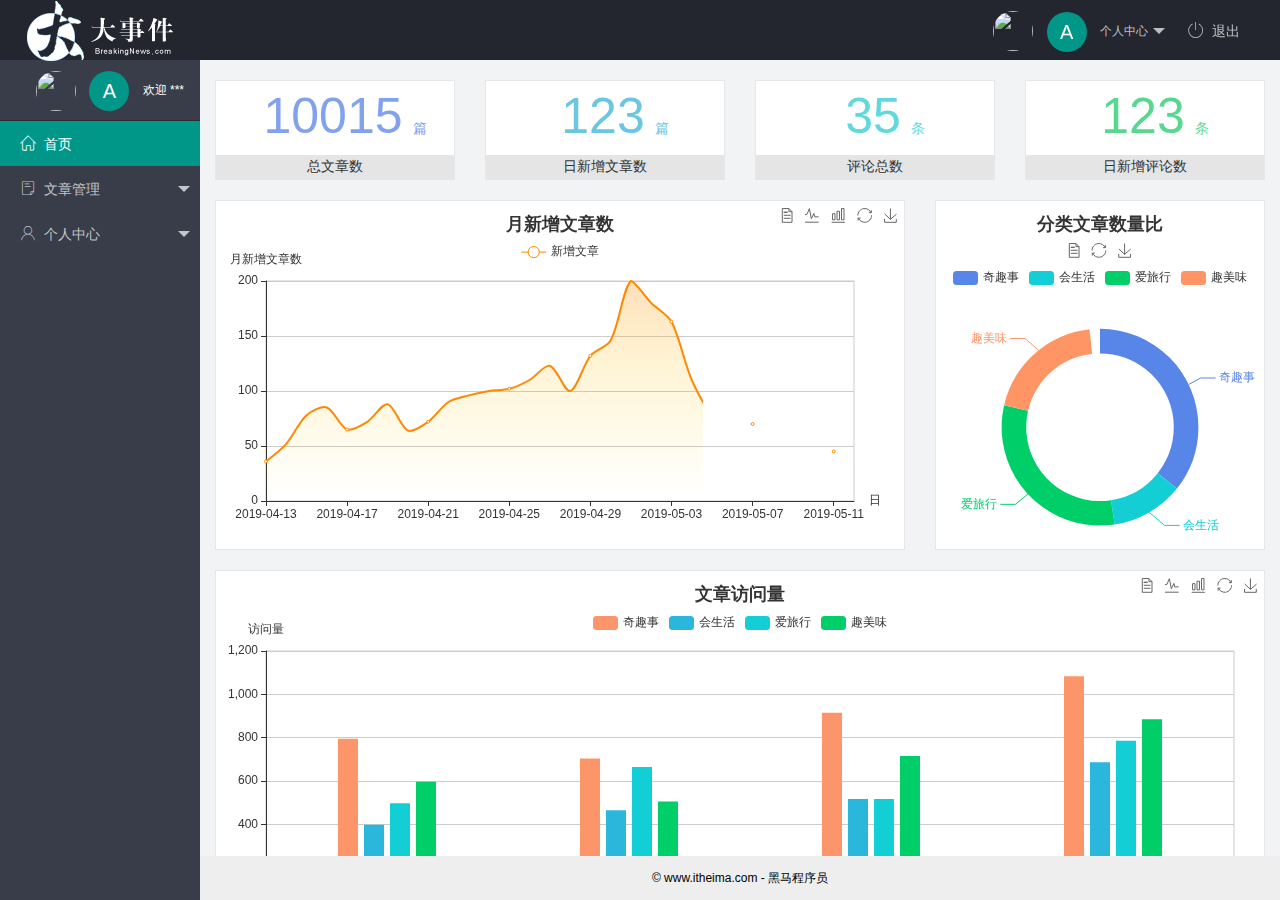
==== commit 164aca6b: "完成个人中心功能的开发" ====
--- a/index.html
+++ b/index.html
@@ -6,8 +6,11 @@
     <meta http-equiv="X-UA-Compatible" content="IE=edge">
     <meta name="viewport" content="width=device-width, initial-scale=1.0">
     <title>Document</title>
+    <!-- 导入 layui 的 样式表 -->
     <link rel="stylesheet" href="/assets/lib/layui/css/layui.css">
+    <!-- 导入 自己的样式表 -->
     <link rel="stylesheet" href="/assets/css/index.css">
+    <!-- 导入第三方图标库 -->
     <link rel="stylesheet" href="/assets/fonts/iconfont.css">
 </head>
 
@@ -17,7 +20,7 @@
             <div class="layui-logo">
                 <img src="/assets/images/logo.png" alt="">
             </div>
-            <!-- 头部区域 -->
+            <!-- 头部区域（可配合layui 已有的水平导航） -->
             <ul class="layui-nav layui-layout-right">
                 <li class="layui-nav-item">
                     <a href="javascript:;" class="userinfo">
--- a/assets/css/index.css
+++ b/assets/css/index.css
@@ -21,6 +21,9 @@
     overflow: hidden;
 }
 
+a{
+    transition:none !important;
+}
 .userinfo {
     height: 60px;
     line-height: 60px;
